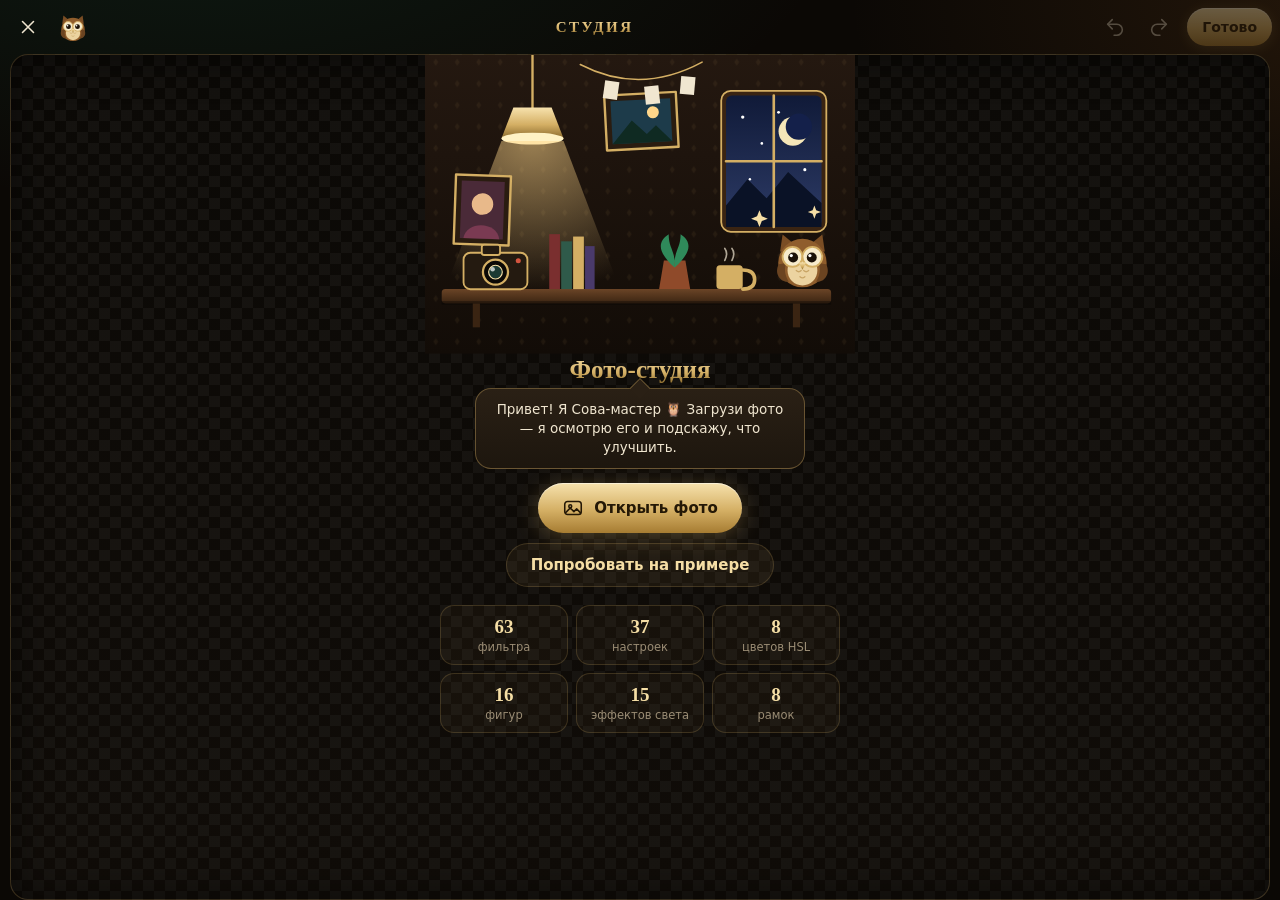
==== studio/index.html @ 29e36c1e "Add files via upload" ====
<!doctype html>
<html lang="ru">
<head>
<meta charset="utf-8">
<meta name="viewport" content="width=device-width, initial-scale=1, maximum-scale=1, user-scalable=no, viewport-fit=cover">
<title>Студия</title>
<meta name="theme-color" content="#0b0805">
<link rel="stylesheet" href="style.css">
</head>
<body class="noimg">

<!-- спрайты: сова-помощник -->
<svg width="0" height="0" style="position:absolute" aria-hidden="true">
  <defs>
    <linearGradient id="gold" x1="0" y1="0" x2="0" y2="1"><stop offset="0" stop-color="#f7e2ad"/><stop offset=".55" stop-color="#d4af64"/><stop offset="1" stop-color="#8a6a2c"/></linearGradient>
    <symbol id="owl" viewBox="0 0 100 100">
      <path d="M18 12 L40 30 L14 40Z" fill="#7a4d24"/><path d="M82 12 L60 30 L86 40Z" fill="#7a4d24"/>
      <ellipse cx="50" cy="58" rx="39" ry="39" fill="#8f5d2c"/>
      <path d="M12 60 C4 74 14 90 28 88 C22 78 20 68 24 58Z" fill="#6b4421"/><path d="M88 60 C96 74 86 90 72 88 C78 78 80 68 76 58Z" fill="#6b4421"/>
      <ellipse cx="50" cy="70" rx="24" ry="24" fill="#ecd3a0"/>
      <g fill="none" stroke="#c9a566" stroke-width="2" stroke-linecap="round"><path d="M40 70q4 4 8 0M52 70q4 4 8 0M46 80q4 4 8 0"/></g>
      <circle cx="34" cy="48" r="16" fill="#f7ebcb" stroke="#d4af64" stroke-width="3"/><circle cx="66" cy="48" r="16" fill="#f7ebcb" stroke="#d4af64" stroke-width="3"/>
      <g class="eye"><circle cx="35" cy="49" r="8" fill="#1b1108"/><circle cx="32" cy="46" r="2.6" fill="#fff"/></g>
      <g class="eye"><circle cx="65" cy="49" r="8" fill="#1b1108"/><circle cx="62" cy="46" r="2.6" fill="#fff"/></g>
      <path d="M44 57 L56 57 L50 69Z" fill="url(#gold)"/>
    </symbol>
    <symbol id="camera" viewBox="0 0 60 44">
      <rect x="2" y="10" width="56" height="32" rx="6" fill="#241a10" stroke="#d4af64" stroke-width="1.6"/>
      <rect x="18" y="3" width="16" height="9" rx="2" fill="#241a10" stroke="#d4af64" stroke-width="1.6"/>
      <circle cx="30" cy="27" r="11" fill="#0b0805" stroke="#d4af64" stroke-width="2"/><circle cx="30" cy="27" r="6" fill="#1c3a33" stroke="#f5dea5" stroke-width="1"/><circle cx="27.5" cy="24.5" r="2" fill="#fff" opacity=".7"/>
      <circle cx="50" cy="17" r="2.2" fill="#d4543f"/>
    </symbol>
  </defs>
</svg>

<div class="top">
  <button class="ib" id="bClose" aria-label="Закрыть"><svg viewBox="0 0 24 24"><path d="M6 6l12 12M18 6L6 18"/></svg></button>
  <button class="owlb" id="bOwl" aria-label="Помощник"><svg viewBox="0 0 100 100"><use href="#owl"/></svg><span class="dot" id="owlDot" style="display:none"></span></button>
  <div class="title">СТУДИЯ</div>
  <button class="ib" id="bUndo" aria-label="Отменить" disabled><svg viewBox="0 0 24 24"><path d="M9 14L4 9l5-5"/><path d="M4 9h10a6 6 0 010 12h-3"/></svg></button>
  <button class="ib" id="bRedo" aria-label="Повторить" disabled><svg viewBox="0 0 24 24"><path d="M15 14l5-5-5-5"/><path d="M20 9H10a6 6 0 000 12h3"/></svg></button>
  <button class="export" id="bExport" disabled>Готово</button>
</div>

<div class="stage" id="stage">
  <div class="cv" id="cv" style="display:none">
    <canvas id="gl"></canvas><canvas id="ov"></canvas>
    <div class="crop" id="crop"><i class="tl" data-c="tl"></i><i class="tr" data-c="tr"></i><i class="bl" data-c="bl"></i><i class="br" data-c="br"></i></div>
  </div>

  <!-- «мастерская» — стартовый экран -->
  <div class="room" id="empty">
    <svg class="scene" viewBox="0 0 360 250" aria-hidden="true">
      <defs>
        <linearGradient id="wall" x1="0" y1="0" x2="0" y2="1"><stop offset="0" stop-color="#241810"/><stop offset="1" stop-color="#120c07"/></linearGradient>
        <pattern id="paper" width="18" height="18" patternUnits="userSpaceOnUse"><path d="M9 3 l2 3 -2 3 -2 -3z" fill="#d4af64" opacity=".07"/></pattern>
        <radialGradient id="glow" cx=".5" cy="0" r=".9"><stop offset="0" stop-color="#ffd68a" stop-opacity=".55"/><stop offset="1" stop-color="#ffd68a" stop-opacity="0"/></radialGradient>
        <linearGradient id="night" x1="0" y1="0" x2="0" y2="1"><stop offset="0" stop-color="#101a38"/><stop offset="1" stop-color="#2d3b66"/></linearGradient>
        <linearGradient id="woodg" x1="0" y1="0" x2="0" y2="1"><stop offset="0" stop-color="#6a4426"/><stop offset="1" stop-color="#3a2412"/></linearGradient>
      </defs>
      <rect width="360" height="250" fill="url(#wall)"/><rect width="360" height="250" fill="url(#paper)"/>
      <!-- окно с ночным небом -->
      <g transform="translate(252 34)">
        <rect x="-4" y="-4" width="88" height="118" rx="8" fill="#3a2412" stroke="#d4af64" stroke-width="1.5"/>
        <rect width="80" height="110" rx="5" fill="url(#night)"/>
        <circle cx="56" cy="30" r="12" fill="#f5e6b8"/><circle cx="61" cy="26" r="11" fill="#14204a"/>
        <g fill="#fff"><circle class="sparkle" cx="14" cy="18" r="1.4"/><circle class="sparkle" cx="30" cy="40" r="1.1"/><circle class="sparkle" cx="66" cy="62" r="1.3"/><circle class="sparkle" cx="20" cy="70" r="1"/><circle class="sparkle" cx="44" cy="14" r="1.2"/></g>
        <path d="M0 92 L18 70 L34 86 L52 64 L80 90 L80 110 L0 110Z" fill="#0a1226"/>
        <path d="M40 0 V110 M0 55 H80" stroke="#d4af64" stroke-width="2.2"/>
      </g>
      <!-- лампа -->
      <g class="lamp"><line x1="90" y1="0" x2="90" y2="44" stroke="#d4af64" stroke-width="2"/>
        <path d="M64 70 L74 44 H106 L116 70Z" fill="url(#gold)"/><ellipse cx="90" cy="70" rx="26" ry="5" fill="#fff2c4"/></g>
      <path class="lampglow" d="M64 72 L116 72 L170 214 L10 214Z" fill="url(#glow)"/>
      <!-- рамки на стене -->
      <g transform="translate(150 34) rotate(-3)"><rect width="60" height="46" fill="#2a1c10" stroke="#d4af64" stroke-width="2"/><rect x="5" y="5" width="50" height="36" fill="#1d3b4a"/><circle cx="40" cy="16" r="5" fill="#ffd68a"/><path d="M5 41 L22 22 L34 34 L42 27 L55 41Z" fill="#0f2a22"/></g>
      <g transform="translate(26 100) rotate(2)"><rect width="46" height="58" fill="#2a1c10" stroke="#d4af64" stroke-width="2"/><rect x="5" y="5" width="36" height="48" fill="#4a2a38"/><circle cx="23" cy="24" r="9" fill="#e8b98a"/><path d="M8 53 C10 38 36 38 38 53Z" fill="#7a3a52"/></g>
      <!-- гирлянда с фото -->
      <path d="M130 8 Q180 34 232 6" stroke="#d4af64" stroke-width="1.3" fill="none"/>
      <g><rect x="150" y="22" width="12" height="15" fill="#f0e6d0" transform="rotate(8 156 28)"/><rect x="184" y="26" width="12" height="15" fill="#f0e6d0" transform="rotate(-6 190 32)"/><rect x="214" y="18" width="12" height="15" fill="#f0e6d0" transform="rotate(5 220 24)"/></g>
      <!-- полка -->
      <rect x="14" y="196" width="326" height="12" rx="3" fill="url(#woodg)"/><rect x="14" y="206" width="326" height="3" fill="#000" opacity=".35"/>
      <rect x="40" y="208" width="6" height="20" fill="#3a2412"/><rect x="308" y="208" width="6" height="20" fill="#3a2412"/>
      <!-- предметы -->
      <use href="#camera" x="30" y="156" width="58" height="42"/>
      <g transform="translate(104 150)"><rect width="9" height="46" fill="#7a2f2f"/><rect x="10" y="6" width="9" height="40" fill="#2f5a4a"/><rect x="20" y="2" width="9" height="44" fill="#d4af64"/><rect x="30" y="10" width="8" height="36" fill="#4a3a6b"/></g>
      <g transform="translate(196 168)"><path d="M0 28 H26 L22 4 H4Z" fill="#8f4a2a"/><path d="M13 6 C2 -4 -4 -14 8 -22 C8 -10 14 -8 13 6Z M13 6 C24 -4 30 -14 18 -22 C18 -10 12 -8 13 6Z" fill="#2f8a5a" transform="translate(0 4)"/></g>
      <g transform="translate(244 176)"><rect width="22" height="20" rx="3" fill="#d4af64"/><path d="M22 4 q10 0 10 8 q0 8 -10 8" fill="none" stroke="#d4af64" stroke-width="3"/><path class="sparkle" d="M7 -4 q3 -6 0 -10 M13 -4 q3 -6 0 -10" stroke="#f0e6d0" stroke-width="1.4" fill="none" opacity=".7"/></g>
      <!-- сова-мастер -->
      <g class="owl"><use href="#owl" x="290" y="144" width="52" height="52"/></g>
      <path class="sparkle" d="M280 130 l2 5 5 2 -5 2 -2 5 -2 -5 -5 -2 5 -2z" fill="#f5dea5"/>
      <path class="sparkle" d="M326 126 l1.5 4 4 1.5 -4 1.5 -1.5 4 -1.5 -4 -4 -1.5 4 -1.5z" fill="#f5dea5"/>
    </svg>
    <h1>Фото-студия</h1>
    <div class="bubble" id="greet">Привет! Я Сова-мастер 🦉 Загрузи фото — я осмотрю его и подскажу, что улучшить.</div>
    <button class="btn gold" id="bOpen"><svg viewBox="0 0 24 24"><rect x="3" y="5" width="18" height="14" rx="3"/><circle cx="9" cy="10" r="1.6"/><path d="M4 17l5-5 4 4 3-3 4 4"/></svg>Открыть фото</button>
    <button class="btn ghost" id="bSample" style="margin-top:10px;height:44px">Попробовать на примере</button>
    <div class="feats">
      <div class="feat"><b>63</b>фильтра</div><div class="feat"><b>37</b>настроек</div><div class="feat"><b>8</b>цветов HSL</div>
      <div class="feat"><b>16</b>фигур</div><div class="feat"><b>15</b>эффектов света</div><div class="feat"><b>8</b>рамок</div>
    </div>
  </div>

  <div class="hint" id="hint">Оригинал</div>
  <button class="cmp" id="bCmp" style="display:none"><svg viewBox="0 0 24 24"><path d="M2 12s4-7 10-7 10 7 10 7-4 7-10 7S2 12 2 12z"/><circle cx="12" cy="12" r="3"/></svg>Оригинал</button>
  <div class="load" id="load">ЗАГРУЗКА…</div>
</div>

<div class="dock">
  <div class="tipbar" id="tipbar"><svg viewBox="0 0 100 100"><use href="#owl"/></svg><span id="tipText"></span><button id="tipX" aria-label="Скрыть подсказки">✕</button></div>

  <div class="panel" id="p-filters">
    <div class="row tight" id="fcat"></div>
    <div class="row" id="fltRow"></div>
    <div class="sl"><div class="lab"><span>Сила фильтра</span><b id="fiV">100</b></div><input type="range" id="fInt" min="0" max="100" value="100"></div>
  </div>

  <div class="panel" id="p-adjust">
    <div class="row tight" id="agrp"></div>
    <div class="row tight" id="adjRow"></div>
    <div class="sl"><div class="lab"><span id="aName">Экспозиция</span><span><b id="aVal">0</b><a id="aReset">сброс</a></span></div><input type="range" id="aSl" min="-100" max="100" value="0"></div>
  </div>

  <div class="panel" id="p-hsl">
    <div class="note">Выбери цвет и меняй только его: тон, насыщенность и яркость.</div>
    <div class="hslc" id="hslC"></div>
    <div class="sl"><div class="lab"><span>Тон</span><b id="hhV">0</b></div><input type="range" id="hH" min="-100" max="100" value="0"></div>
    <div class="sl"><div class="lab"><span>Насыщенность</span><b id="hsV">0</b></div><input type="range" id="hS" min="-100" max="100" value="0"></div>
    <div class="sl"><div class="lab"><span>Яркость</span><span><b id="hlV">0</b><a id="hReset">сброс</a></span></div><input type="range" id="hL" min="-100" max="100" value="0"></div>
  </div>

  <div class="panel" id="p-crop">
    <div class="row tight" id="aspRow"></div>
    <div class="tools">
      <button class="tb" id="rotL"><svg viewBox="0 0 24 24"><path d="M3 9a9 9 0 119 12"/><path d="M3 4v5h5"/></svg>90°</button>
      <button class="tb" id="rotR"><svg viewBox="0 0 24 24"><path d="M21 9a9 9 0 10-9 12"/><path d="M21 4v5h-5"/></svg>90°</button>
      <button class="tb" id="flipH"><svg viewBox="0 0 24 24"><path d="M12 3v18M8 7L3 12l5 5V7zM16 7l5 5-5 5V7z"/></svg>Зеркало</button>
      <button class="tb" id="flipV"><svg viewBox="0 0 24 24"><path d="M3 12h18M7 8l5-5 5 5H7zM7 16l5 5 5-5H7z"/></svg>Вверх ногами</button>
      <button class="tb" id="cropReset">Сбросить кадр</button>
    </div>
    <div class="sl" style="margin-top:0"><div class="lab"><span>Выровнять горизонт</span><span><b id="stV">0°</b><a id="stReset">сброс</a></span></div><input type="range" id="stSl" min="-45" max="45" step="0.5" value="0"></div>
  </div>

  <div class="panel" id="p-fx">
    <div class="note">Нажми на эффект — он ляжет поверх фото. Можно добавить несколько.</div>
    <div class="row" id="fxRow"></div>
    <div class="sl"><div class="lab"><span id="fxName">Прозрачность</span><span><b id="fxV">70</b><a id="fxDel">убрать</a></span></div><input type="range" id="fxOp" min="5" max="100" value="70"></div>
  </div>

  <div class="panel" id="p-text">
    <div class="tools"><button class="tb on" id="tAdd"><svg viewBox="0 0 24 24"><path d="M12 5v14M5 12h14"/></svg>Текст</button>
      <button class="tb" id="tEdit">Изменить</button><button class="tb" id="tBold"><b>B</b></button><button class="tb" id="tItal"><i>I</i></button>
      <button class="tb" id="tAlign">≡</button>
      <button class="tb" id="tStroke">Контур</button><button class="tb" id="tBg">Плашка</button><button class="tb" id="tShadow">Тень</button><button class="tb" id="tNeon">Неон</button><button class="tb" id="tGrad">Градиент</button></div>
    <div class="row tight" id="tPre"></div>
    <div class="row tight" id="fontRow"></div>
    <div class="row" id="colRow"></div>
    <div class="sl"><div class="lab"><span>Размер</span><b id="tsV">10</b></div><input type="range" id="tSize" min="2" max="60" value="10"></div>
    <div class="sl"><div class="lab"><span>Межбуквенный интервал</span><b id="tkV">0</b></div><input type="range" id="tKern" min="-5" max="40" value="0"></div>
    <div class="lbar" data-bar></div>
  </div>

  <div class="panel" id="p-shape">
    <div class="row" id="shpRow"></div>
    <div class="row" id="shpCol"></div>
    <div class="tools"><button class="tb on" id="shFill">Заливка</button><button class="tb" id="shStroke">Контур</button></div>
    <div class="sl"><div class="lab"><span>Размер</span><b id="shV">30</b></div><input type="range" id="shSize" min="3" max="100" value="30"></div>
    <div class="lbar" data-bar></div>
  </div>

  <div class="panel" id="p-stick">
    <div class="row tight" id="emcat"></div>
    <div class="emg" id="emg"></div>
    <div class="tools"><button class="tb" id="addPhoto"><svg viewBox="0 0 24 24"><rect x="3" y="5" width="18" height="14" rx="3"/><path d="M4 17l5-5 4 4 3-3 4 4"/></svg>Добавить своё фото</button></div>
    <div class="lbar" data-bar></div>
  </div>

  <div class="panel" id="p-draw">
    <div class="tools"><button class="tb on" id="dBrush">Кисть</button><button class="tb" id="dNeon">Неон</button><button class="tb" id="dMark">Маркер</button><button class="tb" id="dEr">Ластик</button><button class="tb" id="dClear">Очистить</button></div>
    <div class="row" id="dCol"></div>
    <div class="sl"><div class="lab"><span>Толщина</span><b id="dwV">8</b></div><input type="range" id="dSize" min="1" max="60" value="8"></div>
  </div>

  <div class="panel" id="p-frame">
    <div class="row" id="frRow"></div>
    <div class="row" id="frCol"></div>
    <div class="sl"><div class="lab"><span>Толщина рамки</span><b id="frV">4</b></div><input type="range" id="frSize" min="1" max="20" value="4"></div>
  </div>

  <div class="panel" id="p-auto">
    <div class="tools">
      <button class="tb on" id="aAuto">🪄 Авто-улучшение</button><button class="tb" id="aLight">☀️ Авто-свет</button><button class="tb" id="aColor">🌈 Авто-цвет</button><button class="tb danger" id="aAll">Сбросить всё</button>
    </div>
    <div id="sugList"></div>
  </div>

  <div class="tabs" id="tabs">
    <button class="tab on" data-t="filters"><svg viewBox="0 0 24 24"><circle cx="9" cy="9" r="5"/><circle cx="15.5" cy="9" r="5"/><circle cx="12.2" cy="15" r="5"/></svg>Фильтры</button>
    <button class="tab" data-t="adjust"><svg viewBox="0 0 24 24"><path d="M4 7h9M17 7h3M4 17h3M11 17h9M4 12h16"/><circle cx="15" cy="7" r="2"/><circle cx="9" cy="17" r="2"/></svg>Правка</button>
    <button class="tab" data-t="hsl"><svg viewBox="0 0 24 24"><circle cx="12" cy="12" r="9"/><path d="M12 3v9l6 6M12 12L6 18"/></svg>Цвета</button>
    <button class="tab" data-t="crop"><svg viewBox="0 0 24 24"><path d="M6 2v14a2 2 0 002 2h14M2 6h14a2 2 0 012 2v14"/></svg>Кадр</button>
    <button class="tab" data-t="fx"><svg viewBox="0 0 24 24"><path d="M12 3l1.8 5.2L19 10l-5.2 1.8L12 17l-1.8-5.2L5 10l5.2-1.8zM19 16l.8 2.2L22 19l-2.2.8L19 22l-.8-2.2L16 19l2.2-.8z"/></svg>Эффекты</button>
    <button class="tab" data-t="text"><svg viewBox="0 0 24 24"><path d="M5 6V4h14v2M12 4v16M9 20h6"/></svg>Текст</button>
    <button class="tab" data-t="shape"><svg viewBox="0 0 24 24"><rect x="3" y="3" width="10" height="10" rx="2"/><circle cx="16" cy="16" r="5"/></svg>Фигуры</button>
    <button class="tab" data-t="stick"><svg viewBox="0 0 24 24"><circle cx="12" cy="12" r="9"/><path d="M8 14a4.5 4.5 0 008 0M9 9.5h.01M15 9.5h.01"/></svg>Стикеры</button>
    <button class="tab" data-t="draw"><svg viewBox="0 0 24 24"><path d="M4 20l1-4L16 5a2.1 2.1 0 013 3L8 19l-4 1z"/><path d="M14 7l3 3"/></svg>Рисунок</button>
    <button class="tab" data-t="frame"><svg viewBox="0 0 24 24"><rect x="3" y="3" width="18" height="18" rx="2"/><rect x="7" y="7" width="10" height="10" rx="1"/></svg>Рамки</button>
    <button class="tab" data-t="auto"><svg viewBox="0 0 24 24"><path d="M5 19L19 5M14 5h5v5M7 4v3M5.5 5.5h3M17 17v3M15.5 18.5h3"/></svg>Авто</button>
  </div>
</div>

<div class="modal" id="mText"><div class="sheet"><h3>Текст</h3><textarea id="txIn" placeholder="Введи текст…"></textarea>
  <div class="rowb"><button class="btn ghost" id="txCancel">Отмена</button><button class="btn gold" id="txOk">Готово</button></div></div></div>

<div class="modal" id="mOwl"><div class="sheet"><h3><svg viewBox="0 0 100 100" style="width:38px;height:38px;stroke:none"><use href="#owl"/></svg>Сова-мастер</h3>
  <div class="bubble" id="owlSay" style="max-width:none;margin:0 0 12px">…</div>
  <div id="owlSug"></div>
  <div class="note" style="margin-top:8px"><b style="color:var(--gold2)">Как пользоваться:</b><br>
  • Внизу — инструменты, листай вбок.<br>• Зажми кнопку «Оригинал» — увидишь фото до правок.<br>• Слои (текст, стикеры, фигуры): тяни пальцем, двумя пальцами — размер и поворот.<br>• Двойной тап по ползунку или «сброс» вернёт значение.<br>• Кнопка «Готово» сохранит результат.</div>
  <div class="rowb"><button class="btn ghost" id="owlTour">Показать тур</button><button class="btn gold" id="owlClose">Понятно</button></div></div></div>

<div class="modal" id="mExp"><div class="sheet"><h3>Сохранить фото</h3>
  <img class="prev" id="expImg" alt="">
  <div class="seg" id="segFmt"><button data-f="jpg" class="on">JPG</button><button data-f="png">PNG</button><button data-f="webp">WEBP</button></div>
  <div class="seg" id="segSz"><button data-s="4096" class="on">Макс.</button><button data-s="2048">2048</button><button data-s="1080">1080</button></div>
  <div class="note" id="expNote">Нажми и удерживай картинку — Telegram предложит сохранить её в галерею.</div>
  <div class="rowb"><button class="btn ghost" id="expShare">Поделиться</button><button class="btn gold" id="expSave">Скачать</button></div>
  <div class="rowb" style="margin-top:10px"><button class="btn ghost" id="expClose">Закрыть</button></div></div></div>

<div class="tour" id="tour"><svg viewBox="0 0 100 100"><use href="#owl"/></svg><h2 id="tourH"></h2><p id="tourP"></p><div class="dots" id="tourDots"></div>
  <button class="btn gold" id="tourNext">Дальше</button></div>
<div class="toast" id="toast"></div>
<input type="file" id="file" accept="image/*" hidden><input type="file" id="file2" accept="image/*" hidden>

<script src="https://telegram.org/js/telegram-web-app.js" onerror="void 0"></script>
<script src="app.js"></script>
</body>
</html>
---- studio/style.css ----
:root{
  --bg:#0b0805; --bg2:#14100b; --panel:#17120d; --panel2:#201810; --line:rgba(212,175,100,.2); --line2:rgba(212,175,100,.38);
  --gold:#d4af64; --gold2:#f5dea5; --goldd:#8a6a2c; --cream:#f0e6d0; --mute:#9a8c74; --emerald:#1a8c6a; --red:#d4543f;
  --wood:#3a2412; --wood2:#52341b;
}
*{box-sizing:border-box;-webkit-tap-highlight-color:transparent;user-select:none;-webkit-user-select:none}
html,body{margin:0;height:100%;background:var(--bg);color:var(--cream);font-family:-apple-system,"Segoe UI",Roboto,system-ui,sans-serif;overflow:hidden;overscroll-behavior:none}
body{display:flex;flex-direction:column;height:100dvh;padding-top:env(safe-area-inset-top);
  background:radial-gradient(1100px 520px at 15% -12%,rgba(26,140,106,.14),transparent 60%),radial-gradient(900px 520px at 105% 0,rgba(150,90,34,.18),transparent 55%),var(--bg)}
button{font:inherit;color:inherit;background:none;border:0;padding:0;cursor:pointer}
svg{width:22px;height:22px;stroke:currentColor;fill:none;stroke-width:1.7;stroke-linecap:round;stroke-linejoin:round;flex:none}

/* верхняя панель */
.top{display:flex;align-items:center;gap:4px;height:54px;padding:0 8px;flex:none}
.ib{width:40px;height:42px;border-radius:12px;display:grid;place-items:center;color:var(--cream);transition:.15s;position:relative}
.ib:active{background:rgba(212,175,100,.15);transform:scale(.94)}
.ib[disabled]{opacity:.28;pointer-events:none}
.title{flex:1;text-align:center;font-family:Georgia,"Times New Roman",serif;font-weight:700;letter-spacing:.16em;font-size:15px;
  background:linear-gradient(180deg,var(--gold2),var(--gold) 55%,var(--goldd));-webkit-background-clip:text;background-clip:text;color:transparent}
.export{height:38px;padding:0 15px;border-radius:19px;font-weight:700;font-size:14px;color:#241806;margin-left:4px;
  background:linear-gradient(180deg,#f7e2ad,#d4af64 55%,#a67c32);box-shadow:0 2px 14px rgba(212,175,100,.28),inset 0 1px 0 rgba(255,255,255,.5)}
.export:active{transform:scale(.96)}.export[disabled]{opacity:.35;pointer-events:none}
.owlb{width:42px;height:42px;border-radius:12px;display:grid;place-items:center;position:relative}
.owlb svg{width:30px;height:30px;stroke:none}
.owlb .dot{position:absolute;right:5px;top:6px;width:9px;height:9px;border-radius:50%;background:var(--gold2);box-shadow:0 0 8px var(--gold);animation:pulse 1.6s infinite}
@keyframes pulse{50%{transform:scale(1.35);opacity:.6}}

/* сцена */
.stage{flex:1;min-height:0;position:relative;display:grid;place-items:center;margin:0 10px;border-radius:18px;overflow:hidden;
  background:repeating-conic-gradient(rgba(255,255,255,.035) 0 25%,transparent 0 50%) 0 0/22px 22px,linear-gradient(180deg,#0b0906,#100c08);
  border:1px solid var(--line);box-shadow:inset 0 0 40px rgba(0,0,0,.55)}
.cv{position:relative;box-shadow:0 12px 40px rgba(0,0,0,.6)}
.cv canvas{position:absolute;inset:0;width:100%;height:100%;display:block}
#ov{touch-action:none}
.crop{position:absolute;display:none;border:2px solid var(--gold2);box-shadow:0 0 0 9999px rgba(8,6,4,.62);touch-action:none;
  background:linear-gradient(rgba(240,230,208,.35),rgba(240,230,208,.35)) 33.33% 0/1px 100% no-repeat,linear-gradient(rgba(240,230,208,.35),rgba(240,230,208,.35)) 66.66% 0/1px 100% no-repeat,
  linear-gradient(rgba(240,230,208,.35),rgba(240,230,208,.35)) 0 33.33%/100% 1px no-repeat,linear-gradient(rgba(240,230,208,.35),rgba(240,230,208,.35)) 0 66.66%/100% 1px no-repeat}
.crop i{position:absolute;width:32px;height:32px;margin:-16px;touch-action:none}
.crop i::after{content:"";position:absolute;inset:9px;border-radius:50%;background:var(--gold2);box-shadow:0 0 0 3px rgba(12,10,7,.6)}
.crop i.tl{left:0;top:0}.crop i.tr{left:100%;top:0}.crop i.bl{left:0;top:100%}.crop i.br{left:100%;top:100%}
.hint{position:absolute;left:10px;top:10px;padding:5px 10px;border-radius:10px;font-size:12px;color:var(--gold2);background:rgba(12,10,7,.72);border:1px solid var(--line);pointer-events:none;opacity:0;transition:.2s}
.hint.on{opacity:1}
.cmp{position:absolute;right:10px;bottom:10px;height:38px;padding:0 14px;border-radius:19px;display:flex;align-items:center;gap:7px;font-size:13px;font-weight:600;
  background:rgba(12,10,7,.75);border:1px solid var(--line);color:var(--gold2);backdrop-filter:blur(6px);touch-action:none}
.cmp svg{width:18px;height:18px}
.load{position:absolute;inset:0;display:none;place-items:center;background:rgba(10,8,5,.6);z-index:5;color:var(--gold2);font-family:Georgia,serif;letter-spacing:.1em}
.load.on{display:grid}

/* МАСТЕРСКАЯ (стартовый экран) */
.room{position:absolute;inset:0;overflow-y:auto;overflow-x:hidden;-webkit-overflow-scrolling:touch;display:flex;flex-direction:column;align-items:center;padding-bottom:18px}
.room svg.scene{width:100%;max-width:430px;height:auto;flex:none;stroke:none;display:block}
.room h1{margin:2px 0 4px;font-family:Georgia,serif;font-size:25px;text-align:center;background:linear-gradient(180deg,var(--gold2),var(--gold) 60%,var(--goldd));-webkit-background-clip:text;background-clip:text;color:transparent}
.room p{margin:0 24px 14px;color:var(--mute);font-size:13.5px;line-height:1.45;text-align:center;max-width:320px}
.bubble{position:relative;margin:0 18px 14px;padding:11px 15px;border-radius:16px;background:linear-gradient(180deg,#2a2015,#1d160e);border:1px solid var(--line2);font-size:13.5px;line-height:1.42;color:var(--cream);max-width:330px;text-align:center}
.bubble::before{content:"";position:absolute;left:50%;top:-8px;width:14px;height:14px;background:#2a2015;border-left:1px solid var(--line2);border-top:1px solid var(--line2);transform:translateX(-50%) rotate(45deg)}
.btn{height:50px;padding:0 24px;border-radius:25px;font-weight:700;font-size:15px;display:inline-flex;align-items:center;gap:10px;justify-content:center}
.btn.gold{color:#241806;background:linear-gradient(180deg,#f7e2ad,#d4af64 55%,#a67c32);box-shadow:0 4px 22px rgba(212,175,100,.3),inset 0 1px 0 rgba(255,255,255,.5)}
.btn.ghost{border:1px solid var(--line);background:rgba(212,175,100,.07);color:var(--gold2)}
.btn:active{transform:scale(.97)}
.feats{display:grid;grid-template-columns:repeat(3,1fr);gap:8px;margin:18px 14px 0;width:calc(100% - 28px);max-width:400px}
.feat{border:1px solid var(--line);border-radius:14px;padding:10px 6px;text-align:center;font-size:11.5px;color:var(--mute);background:rgba(212,175,100,.04)}
.feat b{display:block;font-family:Georgia,serif;font-size:19px;color:var(--gold2);margin-bottom:2px}
.sparkle{animation:tw 2.4s infinite ease-in-out}.sparkle:nth-child(2n){animation-delay:.7s}.sparkle:nth-child(3n){animation-delay:1.3s}
@keyframes tw{0%,100%{opacity:.25}50%{opacity:1}}
.lampglow{animation:flick 5s infinite ease-in-out;transform-origin:50% 0}
@keyframes flick{0%,100%{opacity:.9}45%{opacity:1}50%{opacity:.78}55%{opacity:1}}
.lamp{animation:sway 6s infinite ease-in-out;transform-origin:90px 0}
@keyframes sway{0%,100%{transform:rotate(-1.4deg)}50%{transform:rotate(1.4deg)}}
.eye{animation:blink 5s infinite;transform-box:fill-box;transform-origin:center}
@keyframes blink{0%,94%,100%{transform:scaleY(1)}97%{transform:scaleY(.08)}}
.owl{animation:bob 3.4s infinite ease-in-out;transform-box:fill-box;transform-origin:50% 100%}
@keyframes bob{50%{transform:translateY(-2px)}}
.noimg .dock{display:none}

/* нижняя панель */
.dock{flex:none;padding:6px 0 calc(6px + env(safe-area-inset-bottom));background:linear-gradient(180deg,transparent,rgba(0,0,0,.4))}
.tipbar{display:flex;align-items:center;gap:8px;margin:2px 12px 4px;padding:5px 8px 5px 6px;border-radius:14px;background:rgba(212,175,100,.07);border:1px solid var(--line);font-size:12.5px;color:var(--cream);min-height:38px}
.tipbar svg{width:26px;height:26px;stroke:none}
.tipbar span{flex:1;line-height:1.3}
.tipbar button{color:var(--mute);width:26px;height:26px}
.tipbar.off{display:none}
.panel{height:216px;padding:0 14px;display:none;overflow-y:auto;overflow-x:hidden;scrollbar-width:none}
.panel::-webkit-scrollbar{display:none}
.panel.on{display:block}
.tabs{display:flex;gap:1px;overflow-x:auto;padding:5px 8px 0;scrollbar-width:none;border-top:1px solid var(--line);margin-top:4px}
.tabs::-webkit-scrollbar,.row::-webkit-scrollbar,.tools::-webkit-scrollbar,.emg::-webkit-scrollbar{display:none}
.tab{flex:1 0 auto;min-width:64px;height:54px;border-radius:14px;display:flex;flex-direction:column;align-items:center;justify-content:center;gap:3px;font-size:10.5px;color:var(--mute);position:relative;transition:.15s}
.tab.on{color:var(--gold2)}
.tab.on::after{content:"";position:absolute;bottom:1px;width:22px;height:3px;border-radius:2px;background:linear-gradient(90deg,var(--goldd),var(--gold2),var(--goldd));box-shadow:0 0 10px var(--gold)}
.tab:active{background:rgba(212,175,100,.1)}
.row{display:flex;gap:10px;overflow-x:auto;scrollbar-width:none;padding:2px 0 6px;-webkit-overflow-scrolling:touch}
.row.tight{gap:7px}

/* фильтры */
.flt{flex:none;width:72px;display:flex;flex-direction:column;align-items:center;gap:5px;font-size:10.5px;color:var(--mute);text-align:center}
.flt canvas{width:72px;height:72px;border-radius:12px;border:2px solid transparent;background:#000}
.flt.on{color:var(--gold2)}.flt.on canvas{border-color:var(--gold);box-shadow:0 0 14px rgba(212,175,100,.4)}

/* ползунки */
.sl{margin-top:4px}
.sl .lab{display:flex;justify-content:space-between;align-items:center;font-size:13px;margin-bottom:2px;color:var(--cream)}
.sl .lab b{color:var(--gold2);font-variant-numeric:tabular-nums;min-width:40px;text-align:right}
.sl .lab a{color:var(--mute);font-size:12px;text-decoration:underline;margin-left:10px;cursor:pointer}
input[type=range]{-webkit-appearance:none;appearance:none;width:100%;height:30px;background:transparent;margin:0;touch-action:pan-y}
input[type=range]::-webkit-slider-runnable-track{height:4px;border-radius:2px;background:linear-gradient(90deg,var(--goldd) var(--p,50%),#3a2f22 var(--p,50%))}
input[type=range]::-moz-range-track{height:4px;border-radius:2px;background:#3a2f22}
input[type=range]::-moz-range-progress{height:4px;border-radius:2px;background:var(--goldd)}
input[type=range]::-webkit-slider-thumb{-webkit-appearance:none;width:26px;height:26px;border-radius:50%;margin-top:-11px;background:radial-gradient(circle at 35% 30%,#fff1c8,var(--gold) 60%,var(--goldd));box-shadow:0 2px 8px rgba(0,0,0,.6);border:0}
input[type=range]::-moz-range-thumb{width:26px;height:26px;border-radius:50%;background:var(--gold);border:0}
.pill{flex:none;height:34px;padding:0 13px;border-radius:17px;border:1px solid var(--line);font-size:12.5px;color:var(--cream);display:flex;align-items:center;gap:7px;white-space:nowrap;transition:.15s}
.pill.on{background:linear-gradient(180deg,rgba(245,222,165,.22),rgba(212,175,100,.12));border-color:var(--gold);color:var(--gold2)}
.pill i{width:6px;height:6px;border-radius:50%;background:var(--gold);display:none}
.pill.chg i{display:block}
.pill:active{transform:scale(.96)}
.pill.grp{background:rgba(212,175,100,.06)}
.tools{display:flex;gap:8px;margin-top:2px;align-items:center;overflow-x:auto;scrollbar-width:none;padding-bottom:4px}
.tb{flex:none;height:38px;padding:0 12px;border-radius:12px;border:1px solid var(--line);display:flex;align-items:center;gap:6px;font-size:12.5px;color:var(--cream);background:rgba(212,175,100,.05);white-space:nowrap}
.tb.on{border-color:var(--gold);color:var(--gold2);background:rgba(212,175,100,.16)}
.tb:active{transform:scale(.96)}.tb.danger{color:#ff9d8c;border-color:rgba(212,84,63,.4)}
.tb svg{width:18px;height:18px}
.sw{flex:none;width:30px;height:30px;border-radius:50%;border:2px solid rgba(255,255,255,.22);box-shadow:0 1px 5px rgba(0,0,0,.5)}
.sw.on{border-color:var(--gold2);transform:scale(1.14);box-shadow:0 0 0 2px var(--bg),0 0 0 4px var(--gold)}
.em{flex:none;width:50px;height:50px;border-radius:14px;font-size:29px;display:grid;place-items:center;background:rgba(212,175,100,.06);border:1px solid var(--line)}
.em:active{transform:scale(.9);background:rgba(212,175,100,.2)}
.emg{display:grid;grid-auto-flow:column;grid-template-rows:repeat(2,50px);gap:8px;overflow-x:auto;scrollbar-width:none;padding-bottom:6px}
.shp{flex:none;width:54px;height:54px;border-radius:14px;display:grid;place-items:center;background:rgba(212,175,100,.06);border:1px solid var(--line)}
.shp svg{width:30px;height:30px;stroke:none;fill:var(--gold2)}
.shp:active{transform:scale(.9)}
.note{font-size:12px;color:var(--mute);padding:3px 2px 5px;line-height:1.35}
.fxt{flex:none;width:72px;display:flex;flex-direction:column;align-items:center;gap:5px;font-size:10.5px;color:var(--mute);text-align:center}
.fxt canvas{width:72px;height:72px;border-radius:12px;border:2px solid transparent;background:#000}
.fxt.on{color:var(--gold2)}.fxt.on canvas{border-color:var(--gold)}
.hslc{display:flex;gap:9px;margin:2px 0 4px;overflow-x:auto;scrollbar-width:none}
.hslc .sw{width:34px;height:34px}
.sug{display:flex;gap:10px;align-items:center;padding:10px 12px;border:1px solid var(--line);border-radius:14px;background:rgba(212,175,100,.05);margin-bottom:8px}
.sug div{flex:1;font-size:13px;line-height:1.35}.sug b{display:block;color:var(--gold2);margin-bottom:2px;font-size:13.5px}
.sug button{height:34px;padding:0 14px;border-radius:17px;font-weight:700;font-size:12.5px;color:#241806;background:linear-gradient(180deg,#f7e2ad,#d4af64 60%,#a67c32)}
.lbar{display:flex;gap:8px;align-items:center;margin-top:2px;overflow-x:auto;scrollbar-width:none;padding-bottom:2px}
.lbar .sl{flex:1;min-width:130px;margin:0}

/* модальные */
.modal{position:fixed;inset:0;background:rgba(5,4,3,.82);backdrop-filter:blur(6px);display:none;align-items:flex-end;justify-content:center;z-index:50}
.modal.on{display:flex}
.sheet{width:100%;max-width:520px;background:linear-gradient(180deg,#1d1710,#120e09);border:1px solid var(--line);border-bottom:0;border-radius:24px 24px 0 0;padding:20px 18px calc(22px + env(safe-area-inset-bottom));max-height:92dvh;overflow:auto}
.sheet h3{margin:0 0 12px;font-family:Georgia,serif;font-size:20px;color:var(--gold2);display:flex;align-items:center;gap:10px}
textarea{width:100%;border-radius:14px;border:1px solid var(--line);background:#0e0b07;color:var(--cream);font:inherit;font-size:17px;padding:12px;user-select:text;-webkit-user-select:text;height:96px;resize:none}
.rowb{display:flex;gap:10px;margin-top:14px}.rowb .btn{flex:1;height:48px}
.seg{display:flex;gap:6px;margin:6px 0 14px}.seg button{flex:1;height:40px;border-radius:12px;border:1px solid var(--line);font-size:14px;color:var(--mute)}
.seg button.on{background:rgba(212,175,100,.18);border-color:var(--gold);color:var(--gold2)}
.prev{width:100%;max-height:40dvh;object-fit:contain;border-radius:14px;background:#000;display:block;margin:0 auto 14px;-webkit-touch-callout:default;-webkit-user-select:auto;user-select:auto}
.toast{position:fixed;left:50%;top:70px;transform:translate(-50%,-20px);background:#1d1710;border:1px solid var(--gold);color:var(--gold2);padding:10px 18px;border-radius:22px;font-size:14px;opacity:0;pointer-events:none;transition:.25s;z-index:99;max-width:90vw;text-align:center}
.toast.on{opacity:1;transform:translate(-50%,0)}
.tour{position:fixed;inset:0;z-index:80;background:rgba(4,3,2,.78);display:none;flex-direction:column;align-items:center;justify-content:center;gap:16px;padding:30px;text-align:center}
.tour.on{display:flex}
.tour svg{width:96px;height:96px;stroke:none}
.tour h2{margin:0;font-family:Georgia,serif;color:var(--gold2);font-size:22px}.tour p{margin:0;color:var(--cream);line-height:1.5;max-width:300px;font-size:15px}
.dots{display:flex;gap:7px}.dots i{width:8px;height:8px;border-radius:50%;background:#4a3d2b}.dots i.on{background:var(--gold2);box-shadow:0 0 8px var(--gold)}
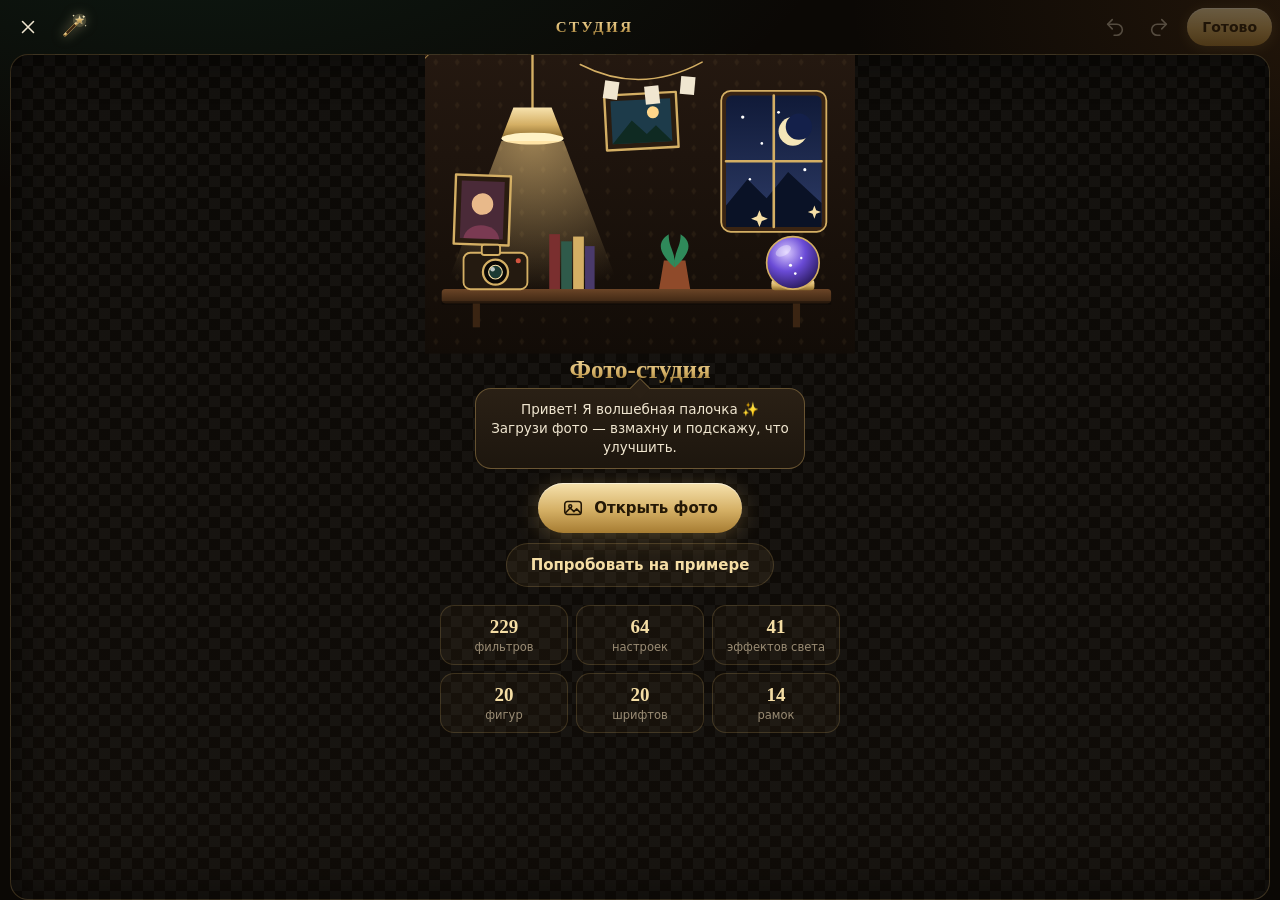
==== commit f83f76bd: "Add files via upload" ====
--- a/studio/index.html
+++ b/studio/index.html
@@ -5,37 +5,34 @@
 <meta name="viewport" content="width=device-width, initial-scale=1, maximum-scale=1, user-scalable=no, viewport-fit=cover">
 <title>Студия</title>
 <meta name="theme-color" content="#0b0805">
+<link rel="preconnect" href="https://fonts.googleapis.com"><link rel="preconnect" href="https://fonts.gstatic.com" crossorigin>
+<link href="https://fonts.googleapis.com/css2?family=Montserrat:wght@500;700;800&family=Playfair+Display:wght@700&family=Bebas+Neue&family=Pacifico&family=Lobster&family=Oswald:wght@500;700&family=Caveat:wght@600&family=Marck+Script&family=Russo+One&family=Comfortaa:wght@600&family=Philosopher:wght@700&family=Rubik+Mono+One&family=Press+Start+2P&subset=cyrillic&display=swap" rel="stylesheet">
 <link rel="stylesheet" href="style.css">
 </head>
 <body class="noimg">
 
-<!-- спрайты: сова-помощник -->
 <svg width="0" height="0" style="position:absolute" aria-hidden="true">
   <defs>
     <linearGradient id="gold" x1="0" y1="0" x2="0" y2="1"><stop offset="0" stop-color="#f7e2ad"/><stop offset=".55" stop-color="#d4af64"/><stop offset="1" stop-color="#8a6a2c"/></linearGradient>
-    <symbol id="owl" viewBox="0 0 100 100">
-      <path d="M18 12 L40 30 L14 40Z" fill="#7a4d24"/><path d="M82 12 L60 30 L86 40Z" fill="#7a4d24"/>
-      <ellipse cx="50" cy="58" rx="39" ry="39" fill="#8f5d2c"/>
-      <path d="M12 60 C4 74 14 90 28 88 C22 78 20 68 24 58Z" fill="#6b4421"/><path d="M88 60 C96 74 86 90 72 88 C78 78 80 68 76 58Z" fill="#6b4421"/>
-      <ellipse cx="50" cy="70" rx="24" ry="24" fill="#ecd3a0"/>
-      <g fill="none" stroke="#c9a566" stroke-width="2" stroke-linecap="round"><path d="M40 70q4 4 8 0M52 70q4 4 8 0M46 80q4 4 8 0"/></g>
-      <circle cx="34" cy="48" r="16" fill="#f7ebcb" stroke="#d4af64" stroke-width="3"/><circle cx="66" cy="48" r="16" fill="#f7ebcb" stroke="#d4af64" stroke-width="3"/>
-      <g class="eye"><circle cx="35" cy="49" r="8" fill="#1b1108"/><circle cx="32" cy="46" r="2.6" fill="#fff"/></g>
-      <g class="eye"><circle cx="65" cy="49" r="8" fill="#1b1108"/><circle cx="62" cy="46" r="2.6" fill="#fff"/></g>
-      <path d="M44 57 L56 57 L50 69Z" fill="url(#gold)"/>
+    <radialGradient id="orb" cx=".38" cy=".3" r=".8"><stop offset="0" stop-color="#d9c8ff"/><stop offset=".45" stop-color="#6a4bd6"/><stop offset="1" stop-color="#1d1045"/></radialGradient>
+    <symbol id="wand" viewBox="0 0 100 100">
+      <circle cx="72" cy="28" r="22" fill="#ffe9a8" opacity=".18"/>
+      <rect x="10" y="51.5" width="68" height="9" rx="4.5" transform="rotate(-45 44 56)" fill="#3a2412" stroke="#d4af64" stroke-width="1.6"/>
+      <rect x="62" y="51.5" width="9" height="9" transform="rotate(-45 44 56) translate(1 0)" fill="url(#gold)"/>
+      <rect x="14" y="51.5" width="9" height="9" transform="rotate(-45 44 56)" fill="url(#gold)"/>
+      <polygon points="72,13 75.8,22.7 86.3,23.4 78.2,30 80.8,40.1 72,34.5 63.2,40.1 65.8,30 57.7,23.4 68.2,22.7" fill="url(#gold)" stroke="#fff3c9" stroke-width="1"/>
+      <path d="M86 10l1.6 4 4 1.6-4 1.6-1.6 4-1.6-4-4-1.6 4-1.6z" fill="#fff3c9"/><path d="M52 8l1.2 3 3 1.2-3 1.2-1.2 3-1.2-3-3-1.2 3-1.2z" fill="#fff3c9"/><path d="M92 42l1 2.6 2.6 1-2.6 1-1 2.6-1-2.6-2.6-1 2.6-1z" fill="#fff3c9"/>
     </symbol>
     <symbol id="camera" viewBox="0 0 60 44">
-      <rect x="2" y="10" width="56" height="32" rx="6" fill="#241a10" stroke="#d4af64" stroke-width="1.6"/>
-      <rect x="18" y="3" width="16" height="9" rx="2" fill="#241a10" stroke="#d4af64" stroke-width="1.6"/>
-      <circle cx="30" cy="27" r="11" fill="#0b0805" stroke="#d4af64" stroke-width="2"/><circle cx="30" cy="27" r="6" fill="#1c3a33" stroke="#f5dea5" stroke-width="1"/><circle cx="27.5" cy="24.5" r="2" fill="#fff" opacity=".7"/>
-      <circle cx="50" cy="17" r="2.2" fill="#d4543f"/>
+      <rect x="2" y="10" width="56" height="32" rx="6" fill="#241a10" stroke="#d4af64" stroke-width="1.6"/><rect x="18" y="3" width="16" height="9" rx="2" fill="#241a10" stroke="#d4af64" stroke-width="1.6"/>
+      <circle cx="30" cy="27" r="11" fill="#0b0805" stroke="#d4af64" stroke-width="2"/><circle cx="30" cy="27" r="6" fill="#1c3a33" stroke="#f5dea5" stroke-width="1"/><circle cx="27.5" cy="24.5" r="2" fill="#fff" opacity=".7"/><circle cx="50" cy="17" r="2.2" fill="#d4543f"/>
     </symbol>
   </defs>
 </svg>
 
 <div class="top">
   <button class="ib" id="bClose" aria-label="Закрыть"><svg viewBox="0 0 24 24"><path d="M6 6l12 12M18 6L6 18"/></svg></button>
-  <button class="owlb" id="bOwl" aria-label="Помощник"><svg viewBox="0 0 100 100"><use href="#owl"/></svg><span class="dot" id="owlDot" style="display:none"></span></button>
+  <button class="wandb" id="bWand" aria-label="Волшебная палочка"><svg viewBox="0 0 100 100"><use href="#wand"/></svg><span class="dot" id="wandDot" style="display:none"></span></button>
   <div class="title">СТУДИЯ</div>
   <button class="ib" id="bUndo" aria-label="Отменить" disabled><svg viewBox="0 0 24 24"><path d="M9 14L4 9l5-5"/><path d="M4 9h10a6 6 0 010 12h-3"/></svg></button>
   <button class="ib" id="bRedo" aria-label="Повторить" disabled><svg viewBox="0 0 24 24"><path d="M15 14l5-5-5-5"/><path d="M20 9H10a6 6 0 000 12h3"/></svg></button>
@@ -46,9 +43,9 @@
   <div class="cv" id="cv" style="display:none">
     <canvas id="gl"></canvas><canvas id="ov"></canvas>
     <div class="crop" id="crop"><i class="tl" data-c="tl"></i><i class="tr" data-c="tr"></i><i class="bl" data-c="bl"></i><i class="br" data-c="br"></i></div>
-  </div>
-
-  <!-- «мастерская» — стартовый экран -->
+    <div class="splitline" id="splitLine"><span>⇔</span></div>
+  </div>
+
   <div class="room" id="empty">
     <svg class="scene" viewBox="0 0 360 250" aria-hidden="true">
       <defs>
@@ -59,66 +56,76 @@
         <linearGradient id="woodg" x1="0" y1="0" x2="0" y2="1"><stop offset="0" stop-color="#6a4426"/><stop offset="1" stop-color="#3a2412"/></linearGradient>
       </defs>
       <rect width="360" height="250" fill="url(#wall)"/><rect width="360" height="250" fill="url(#paper)"/>
-      <!-- окно с ночным небом -->
       <g transform="translate(252 34)">
-        <rect x="-4" y="-4" width="88" height="118" rx="8" fill="#3a2412" stroke="#d4af64" stroke-width="1.5"/>
-        <rect width="80" height="110" rx="5" fill="url(#night)"/>
+        <rect x="-4" y="-4" width="88" height="118" rx="8" fill="#3a2412" stroke="#d4af64" stroke-width="1.5"/><rect width="80" height="110" rx="5" fill="url(#night)"/>
         <circle cx="56" cy="30" r="12" fill="#f5e6b8"/><circle cx="61" cy="26" r="11" fill="#14204a"/>
         <g fill="#fff"><circle class="sparkle" cx="14" cy="18" r="1.4"/><circle class="sparkle" cx="30" cy="40" r="1.1"/><circle class="sparkle" cx="66" cy="62" r="1.3"/><circle class="sparkle" cx="20" cy="70" r="1"/><circle class="sparkle" cx="44" cy="14" r="1.2"/></g>
-        <path d="M0 92 L18 70 L34 86 L52 64 L80 90 L80 110 L0 110Z" fill="#0a1226"/>
-        <path d="M40 0 V110 M0 55 H80" stroke="#d4af64" stroke-width="2.2"/>
+        <path d="M0 92 L18 70 L34 86 L52 64 L80 90 L80 110 L0 110Z" fill="#0a1226"/><path d="M40 0 V110 M0 55 H80" stroke="#d4af64" stroke-width="2.2"/>
       </g>
-      <!-- лампа -->
-      <g class="lamp"><line x1="90" y1="0" x2="90" y2="44" stroke="#d4af64" stroke-width="2"/>
-        <path d="M64 70 L74 44 H106 L116 70Z" fill="url(#gold)"/><ellipse cx="90" cy="70" rx="26" ry="5" fill="#fff2c4"/></g>
+      <g class="lamp"><line x1="90" y1="0" x2="90" y2="44" stroke="#d4af64" stroke-width="2"/><path d="M64 70 L74 44 H106 L116 70Z" fill="url(#gold)"/><ellipse cx="90" cy="70" rx="26" ry="5" fill="#fff2c4"/></g>
       <path class="lampglow" d="M64 72 L116 72 L170 214 L10 214Z" fill="url(#glow)"/>
-      <!-- рамки на стене -->
       <g transform="translate(150 34) rotate(-3)"><rect width="60" height="46" fill="#2a1c10" stroke="#d4af64" stroke-width="2"/><rect x="5" y="5" width="50" height="36" fill="#1d3b4a"/><circle cx="40" cy="16" r="5" fill="#ffd68a"/><path d="M5 41 L22 22 L34 34 L42 27 L55 41Z" fill="#0f2a22"/></g>
       <g transform="translate(26 100) rotate(2)"><rect width="46" height="58" fill="#2a1c10" stroke="#d4af64" stroke-width="2"/><rect x="5" y="5" width="36" height="48" fill="#4a2a38"/><circle cx="23" cy="24" r="9" fill="#e8b98a"/><path d="M8 53 C10 38 36 38 38 53Z" fill="#7a3a52"/></g>
-      <!-- гирлянда с фото -->
       <path d="M130 8 Q180 34 232 6" stroke="#d4af64" stroke-width="1.3" fill="none"/>
       <g><rect x="150" y="22" width="12" height="15" fill="#f0e6d0" transform="rotate(8 156 28)"/><rect x="184" y="26" width="12" height="15" fill="#f0e6d0" transform="rotate(-6 190 32)"/><rect x="214" y="18" width="12" height="15" fill="#f0e6d0" transform="rotate(5 220 24)"/></g>
-      <!-- полка -->
       <rect x="14" y="196" width="326" height="12" rx="3" fill="url(#woodg)"/><rect x="14" y="206" width="326" height="3" fill="#000" opacity=".35"/>
       <rect x="40" y="208" width="6" height="20" fill="#3a2412"/><rect x="308" y="208" width="6" height="20" fill="#3a2412"/>
-      <!-- предметы -->
       <use href="#camera" x="30" y="156" width="58" height="42"/>
       <g transform="translate(104 150)"><rect width="9" height="46" fill="#7a2f2f"/><rect x="10" y="6" width="9" height="40" fill="#2f5a4a"/><rect x="20" y="2" width="9" height="44" fill="#d4af64"/><rect x="30" y="10" width="8" height="36" fill="#4a3a6b"/></g>
       <g transform="translate(196 168)"><path d="M0 28 H26 L22 4 H4Z" fill="#8f4a2a"/><path d="M13 6 C2 -4 -4 -14 8 -22 C8 -10 14 -8 13 6Z M13 6 C24 -4 30 -14 18 -22 C18 -10 12 -8 13 6Z" fill="#2f8a5a" transform="translate(0 4)"/></g>
-      <g transform="translate(244 176)"><rect width="22" height="20" rx="3" fill="#d4af64"/><path d="M22 4 q10 0 10 8 q0 8 -10 8" fill="none" stroke="#d4af64" stroke-width="3"/><path class="sparkle" d="M7 -4 q3 -6 0 -10 M13 -4 q3 -6 0 -10" stroke="#f0e6d0" stroke-width="1.4" fill="none" opacity=".7"/></g>
-      <!-- сова-мастер -->
-      <g class="owl"><use href="#owl" x="290" y="144" width="52" height="52"/></g>
-      <path class="sparkle" d="M280 130 l2 5 5 2 -5 2 -2 5 -2 -5 -5 -2 5 -2z" fill="#f5dea5"/>
-      <path class="sparkle" d="M326 126 l1.5 4 4 1.5 -4 1.5 -1.5 4 -1.5 -4 -4 -1.5 4 -1.5z" fill="#f5dea5"/>
+      <!-- хрустальный шар -->
+      <g transform="translate(284 150)"><rect x="6" y="38" width="36" height="9" rx="3" fill="url(#gold)"/><circle cx="24" cy="24" r="22" fill="url(#orb)" stroke="#d4af64" stroke-width="1.4"/>
+        <ellipse cx="16" cy="14" rx="7" ry="4" fill="#fff" opacity=".35" transform="rotate(-30 16 14)"/><g fill="#fff"><circle class="sparkle" cx="22" cy="26" r="1.3"/><circle class="sparkle" cx="31" cy="20" r="1"/><circle class="sparkle" cx="26" cy="33" r="1.1"/></g></g>
+      <!-- летающая волшебная палочка -->
+      <g class="wandfly"><use href="#wand" x="-22" y="-22" width="44" height="44"/>
+        <g fill="#f5dea5"><circle class="sparkle" cx="-18" cy="16" r="1.6"/><circle class="sparkle" cx="-26" cy="22" r="1.1"/><circle class="sparkle" cx="-10" cy="22" r="1.3"/></g></g>
+      <path class="sparkle" d="M280 130 l2 5 5 2 -5 2 -2 5 -2 -5 -5 -2 5 -2z" fill="#f5dea5"/><path class="sparkle" d="M326 126 l1.5 4 4 1.5 -4 1.5 -1.5 4 -1.5 -4 -4 -1.5 4 -1.5z" fill="#f5dea5"/>
     </svg>
     <h1>Фото-студия</h1>
-    <div class="bubble" id="greet">Привет! Я Сова-мастер 🦉 Загрузи фото — я осмотрю его и подскажу, что улучшить.</div>
+    <div class="bubble" id="greet">Привет! Я волшебная палочка ✨ Загрузи фото — взмахну и подскажу, что улучшить.</div>
     <button class="btn gold" id="bOpen"><svg viewBox="0 0 24 24"><rect x="3" y="5" width="18" height="14" rx="3"/><circle cx="9" cy="10" r="1.6"/><path d="M4 17l5-5 4 4 3-3 4 4"/></svg>Открыть фото</button>
     <button class="btn ghost" id="bSample" style="margin-top:10px;height:44px">Попробовать на примере</button>
-    <div class="feats">
-      <div class="feat"><b>63</b>фильтра</div><div class="feat"><b>37</b>настроек</div><div class="feat"><b>8</b>цветов HSL</div>
-      <div class="feat"><b>16</b>фигур</div><div class="feat"><b>15</b>эффектов света</div><div class="feat"><b>8</b>рамок</div>
-    </div>
-  </div>
-
+    <div class="feats" id="feats"></div>
+  </div>
+
+  <canvas class="histc" id="histc" width="160" height="64"></canvas>
   <div class="hint" id="hint">Оригинал</div>
-  <button class="cmp" id="bCmp" style="display:none"><svg viewBox="0 0 24 24"><path d="M2 12s4-7 10-7 10 7 10 7-4 7-10 7S2 12 2 12z"/><circle cx="12" cy="12" r="3"/></svg>Оригинал</button>
+  <button class="magic" id="bMagic" style="display:none"><svg viewBox="0 0 100 100"><use href="#wand"/></svg>Магия</button>
+  <button class="zoomr" id="zoomR" style="display:none">⤢ 100%</button>
+  <div class="cmpbox" id="cmpBox" style="display:none">
+    <button class="cmp" id="bSplit" title="Сравнить: шторка"><svg viewBox="0 0 24 24"><path d="M12 3v18M7 8l-4 4 4 4M17 8l4 4-4 4"/></svg></button>
+    <button class="cmp" id="bCmp"><svg viewBox="0 0 24 24"><path d="M2 12s4-7 10-7 10 7 10 7-4 7-10 7S2 12 2 12z"/><circle cx="12" cy="12" r="3"/></svg>Оригинал</button>
+  </div>
+  <div class="sweep" id="sweep"></div>
   <div class="load" id="load">ЗАГРУЗКА…</div>
 </div>
 
 <div class="dock">
-  <div class="tipbar" id="tipbar"><svg viewBox="0 0 100 100"><use href="#owl"/></svg><span id="tipText"></span><button id="tipX" aria-label="Скрыть подсказки">✕</button></div>
+  <div class="tipbar" id="tipbar"><svg viewBox="0 0 100 100"><use href="#wand"/></svg><span id="tipText"></span><button id="tipX" aria-label="Скрыть подсказки">✕</button></div>
 
   <div class="panel" id="p-filters">
     <div class="row tight" id="fcat"></div>
     <div class="row" id="fltRow"></div>
-    <div class="sl"><div class="lab"><span>Сила фильтра</span><b id="fiV">100</b></div><input type="range" id="fInt" min="0" max="100" value="100"></div>
+    <div class="sl"><div class="lab"><span>Сила фильтра <small class="hintl">(нажми на фильтр ещё раз — отключится)</small></span><b id="fiV">100</b></div><input type="range" id="fInt" min="0" max="100" value="100"></div>
   </div>
 
   <div class="panel" id="p-adjust">
     <div class="row tight" id="agrp"></div>
     <div class="row tight" id="adjRow"></div>
     <div class="sl"><div class="lab"><span id="aName">Экспозиция</span><span><b id="aVal">0</b><a id="aReset">сброс</a></span></div><input type="range" id="aSl" min="-100" max="100" value="0"></div>
+    <div class="tools" id="adjExtra"><button class="tb" id="bPick">💧 Пипетка баланса белого</button><button class="tb" id="bGroupReset">Сбросить группу</button></div>
+  </div>
+
+  <div class="panel" id="p-curves">
+    <div class="crow">
+      <canvas id="curveCv" width="320" height="320"></canvas>
+      <div class="ccol">
+        <div class="row tight" id="cchan"></div>
+        <div class="row tight" id="cpre"></div>
+        <div class="tools"><button class="tb" id="cDel">Удалить точку</button><button class="tb" id="cReset">Сброс</button></div>
+        <div class="note">Тапни по линии — добавится точка. Тяни точки вверх и вниз.</div>
+      </div>
+    </div>
   </div>
 
   <div class="panel" id="p-hsl">
@@ -127,6 +134,20 @@
     <div class="sl"><div class="lab"><span>Тон</span><b id="hhV">0</b></div><input type="range" id="hH" min="-100" max="100" value="0"></div>
     <div class="sl"><div class="lab"><span>Насыщенность</span><b id="hsV">0</b></div><input type="range" id="hS" min="-100" max="100" value="0"></div>
     <div class="sl"><div class="lab"><span>Яркость</span><span><b id="hlV">0</b><a id="hReset">сброс</a></span></div><input type="range" id="hL" min="-100" max="100" value="0"></div>
+  </div>
+
+  <div class="panel" id="p-local">
+    <div class="tools">
+      <button class="tb on" id="lPaint">🖌 Кисть</button><button class="tb" id="lErase">◌ Ластик</button><button class="tb" id="lHeal">🩹 Лечение</button><button class="tb" id="lUnheal">✖ Стереть лечение</button>
+    </div>
+    <div class="note">Закрась участок кистью — потом настрой, что с ним сделать. «Лечение» убирает пятна, прыщи и мелкие дефекты.</div>
+    <div class="row tight" id="lPre"></div>
+    <div class="sl"><div class="lab"><span>Размер кисти</span><b id="lbV">40</b></div><input type="range" id="lBrush" min="3" max="100" value="40"></div>
+    <div class="row tight" id="lPar"></div>
+    <div class="sl"><div class="lab"><span id="lName">Экспозиция</span><span><b id="lVal">0</b><a id="lReset">сброс</a></span></div><input type="range" id="lSl" min="-100" max="100" value="0"></div>
+    <div class="note" style="margin-top:6px">Градиентная маска:</div>
+    <div class="row tight" id="lGrad"></div>
+    <div class="tools"><button class="tb" id="lInv">Инвертировать</button><button class="tb on" id="lView">Показать маску</button><button class="tb danger" id="lClear">Очистить маски</button></div>
   </div>
 
   <div class="panel" id="p-crop">
@@ -139,18 +160,18 @@
       <button class="tb" id="cropReset">Сбросить кадр</button>
     </div>
     <div class="sl" style="margin-top:0"><div class="lab"><span>Выровнять горизонт</span><span><b id="stV">0°</b><a id="stReset">сброс</a></span></div><input type="range" id="stSl" min="-45" max="45" step="0.5" value="0"></div>
+    <div class="note">Перспектива и бочка — во вкладке «Правка» → «Деформация».</div>
   </div>
 
   <div class="panel" id="p-fx">
-    <div class="note">Нажми на эффект — он ляжет поверх фото. Можно добавить несколько.</div>
+    <div class="note">Нажми на эффект — он ляжет поверх фото. Нажми ещё раз — уберётся.</div>
     <div class="row" id="fxRow"></div>
     <div class="sl"><div class="lab"><span id="fxName">Прозрачность</span><span><b id="fxV">70</b><a id="fxDel">убрать</a></span></div><input type="range" id="fxOp" min="5" max="100" value="70"></div>
   </div>
 
   <div class="panel" id="p-text">
     <div class="tools"><button class="tb on" id="tAdd"><svg viewBox="0 0 24 24"><path d="M12 5v14M5 12h14"/></svg>Текст</button>
-      <button class="tb" id="tEdit">Изменить</button><button class="tb" id="tBold"><b>B</b></button><button class="tb" id="tItal"><i>I</i></button>
-      <button class="tb" id="tAlign">≡</button>
+      <button class="tb" id="tEdit">Изменить</button><button class="tb" id="tBold"><b>B</b></button><button class="tb" id="tItal"><i>I</i></button><button class="tb" id="tAlign">≡</button>
       <button class="tb" id="tStroke">Контур</button><button class="tb" id="tBg">Плашка</button><button class="tb" id="tShadow">Тень</button><button class="tb" id="tNeon">Неон</button><button class="tb" id="tGrad">Градиент</button></div>
     <div class="row tight" id="tPre"></div>
     <div class="row tight" id="fontRow"></div>
@@ -163,7 +184,8 @@
   <div class="panel" id="p-shape">
     <div class="row" id="shpRow"></div>
     <div class="row" id="shpCol"></div>
-    <div class="tools"><button class="tb on" id="shFill">Заливка</button><button class="tb" id="shStroke">Контур</button></div>
+    <div class="tools"><button class="tb on" id="shFill">Заливка</button><button class="tb" id="shStroke">Контур</button>
+      <button class="tb" id="rdPix">▦ Мозаика</button><button class="tb" id="rdBlur">◍ Скрыть размытием</button><button class="tb" id="rdBlack">■ Чёрный блок</button></div>
     <div class="sl"><div class="lab"><span>Размер</span><b id="shV">30</b></div><input type="range" id="shSize" min="3" max="100" value="30"></div>
     <div class="lbar" data-bar></div>
   </div>
@@ -171,7 +193,7 @@
   <div class="panel" id="p-stick">
     <div class="row tight" id="emcat"></div>
     <div class="emg" id="emg"></div>
-    <div class="tools"><button class="tb" id="addPhoto"><svg viewBox="0 0 24 24"><rect x="3" y="5" width="18" height="14" rx="3"/><path d="M4 17l5-5 4 4 3-3 4 4"/></svg>Добавить своё фото</button></div>
+    <div class="tools"><button class="tb" id="addPhoto"><svg viewBox="0 0 24 24"><rect x="3" y="5" width="18" height="14" rx="3"/><path d="M4 17l5-5 4 4 3-3 4 4"/></svg>Добавить своё фото (двойная экспозиция)</button></div>
     <div class="lbar" data-bar></div>
   </div>
 
@@ -189,7 +211,8 @@
 
   <div class="panel" id="p-auto">
     <div class="tools">
-      <button class="tb on" id="aAuto">🪄 Авто-улучшение</button><button class="tb" id="aLight">☀️ Авто-свет</button><button class="tb" id="aColor">🌈 Авто-цвет</button><button class="tb danger" id="aAll">Сбросить всё</button>
+      <button class="tb on" id="aMagic">🪄 Магия</button><button class="tb" id="aAuto">Авто-улучшение</button><button class="tb" id="aLight">☀️ Авто-свет</button><button class="tb" id="aColor">🌈 Авто-цвет</button>
+      <button class="tb" id="aSave">＋ Мой пресет</button><button class="tb" id="aHist">🕘 История</button><button class="tb danger" id="aAll">Сбросить всё</button>
     </div>
     <div id="sugList"></div>
   </div>
@@ -197,42 +220,49 @@
   <div class="tabs" id="tabs">
     <button class="tab on" data-t="filters"><svg viewBox="0 0 24 24"><circle cx="9" cy="9" r="5"/><circle cx="15.5" cy="9" r="5"/><circle cx="12.2" cy="15" r="5"/></svg>Фильтры</button>
     <button class="tab" data-t="adjust"><svg viewBox="0 0 24 24"><path d="M4 7h9M17 7h3M4 17h3M11 17h9M4 12h16"/><circle cx="15" cy="7" r="2"/><circle cx="9" cy="17" r="2"/></svg>Правка</button>
+    <button class="tab" data-t="curves"><svg viewBox="0 0 24 24"><path d="M3 21C8 21 8 3 12 12s9-9 9-9"/><path d="M3 3v18h18" opacity=".5"/></svg>Кривые</button>
     <button class="tab" data-t="hsl"><svg viewBox="0 0 24 24"><circle cx="12" cy="12" r="9"/><path d="M12 3v9l6 6M12 12L6 18"/></svg>Цвета</button>
+    <button class="tab" data-t="local"><svg viewBox="0 0 24 24"><path d="M4 20l1-4L16 5a2.1 2.1 0 013 3L8 19l-4 1z"/><circle cx="19" cy="19" r="2.5"/></svg>Кисть</button>
     <button class="tab" data-t="crop"><svg viewBox="0 0 24 24"><path d="M6 2v14a2 2 0 002 2h14M2 6h14a2 2 0 012 2v14"/></svg>Кадр</button>
     <button class="tab" data-t="fx"><svg viewBox="0 0 24 24"><path d="M12 3l1.8 5.2L19 10l-5.2 1.8L12 17l-1.8-5.2L5 10l5.2-1.8zM19 16l.8 2.2L22 19l-2.2.8L19 22l-.8-2.2L16 19l2.2-.8z"/></svg>Эффекты</button>
     <button class="tab" data-t="text"><svg viewBox="0 0 24 24"><path d="M5 6V4h14v2M12 4v16M9 20h6"/></svg>Текст</button>
     <button class="tab" data-t="shape"><svg viewBox="0 0 24 24"><rect x="3" y="3" width="10" height="10" rx="2"/><circle cx="16" cy="16" r="5"/></svg>Фигуры</button>
     <button class="tab" data-t="stick"><svg viewBox="0 0 24 24"><circle cx="12" cy="12" r="9"/><path d="M8 14a4.5 4.5 0 008 0M9 9.5h.01M15 9.5h.01"/></svg>Стикеры</button>
-    <button class="tab" data-t="draw"><svg viewBox="0 0 24 24"><path d="M4 20l1-4L16 5a2.1 2.1 0 013 3L8 19l-4 1z"/><path d="M14 7l3 3"/></svg>Рисунок</button>
+    <button class="tab" data-t="draw"><svg viewBox="0 0 24 24"><path d="M3 17c3-6 5 4 8-2s5-8 10-9"/><path d="M3 21h18" opacity=".5"/></svg>Рисунок</button>
     <button class="tab" data-t="frame"><svg viewBox="0 0 24 24"><rect x="3" y="3" width="18" height="18" rx="2"/><rect x="7" y="7" width="10" height="10" rx="1"/></svg>Рамки</button>
     <button class="tab" data-t="auto"><svg viewBox="0 0 24 24"><path d="M5 19L19 5M14 5h5v5M7 4v3M5.5 5.5h3M17 17v3M15.5 18.5h3"/></svg>Авто</button>
   </div>
 </div>
 
-<div class="modal" id="mText"><div class="sheet"><h3>Текст</h3><textarea id="txIn" placeholder="Введи текст…"></textarea>
+<div class="modal" id="mText"><div class="sheet"><h3 id="txTitle">Текст</h3><textarea id="txIn" placeholder="Введи текст…"></textarea>
   <div class="rowb"><button class="btn ghost" id="txCancel">Отмена</button><button class="btn gold" id="txOk">Готово</button></div></div></div>
 
-<div class="modal" id="mOwl"><div class="sheet"><h3><svg viewBox="0 0 100 100" style="width:38px;height:38px;stroke:none"><use href="#owl"/></svg>Сова-мастер</h3>
-  <div class="bubble" id="owlSay" style="max-width:none;margin:0 0 12px">…</div>
-  <div id="owlSug"></div>
+<div class="modal" id="mWand"><div class="sheet"><h3><svg viewBox="0 0 100 100" style="width:38px;height:38px;stroke:none"><use href="#wand"/></svg>Волшебная палочка</h3>
+  <div class="bubble" id="wandSay" style="max-width:none;margin:0 0 12px">…</div>
+  <div id="wandSug"></div>
   <div class="note" style="margin-top:8px"><b style="color:var(--gold2)">Как пользоваться:</b><br>
-  • Внизу — инструменты, листай вбок.<br>• Зажми кнопку «Оригинал» — увидишь фото до правок.<br>• Слои (текст, стикеры, фигуры): тяни пальцем, двумя пальцами — размер и поворот.<br>• Двойной тап по ползунку или «сброс» вернёт значение.<br>• Кнопка «Готово» сохранит результат.</div>
-  <div class="rowb"><button class="btn ghost" id="owlTour">Показать тур</button><button class="btn gold" id="owlClose">Понятно</button></div></div></div>
+  • Внизу — инструменты, листай вбок.<br>• Нажал фильтр — применился, нажал ещё раз — отключился.<br>• Два пальца по фото — приближение и перемещение.<br>• Зажми «Оригинал» или потяни шторку ⇔ для сравнения.<br>• Текст, стикеры, фигуры: тяни пальцем, двумя пальцами — размер и поворот.<br>• «Магия» одним взмахом улучшает фото.</div>
+  <div class="rowb"><button class="btn ghost" id="wandTour">Показать тур</button><button class="btn gold" id="wandClose">Понятно</button></div></div></div>
+
+<div class="modal" id="mHist"><div class="sheet"><h3>🕘 История правок</h3><div id="histList"></div><div class="rowb"><button class="btn gold" id="histClose">Закрыть</button></div></div></div>
 
 <div class="modal" id="mExp"><div class="sheet"><h3>Сохранить фото</h3>
   <img class="prev" id="expImg" alt="">
   <div class="seg" id="segFmt"><button data-f="jpg" class="on">JPG</button><button data-f="png">PNG</button><button data-f="webp">WEBP</button></div>
-  <div class="seg" id="segSz"><button data-s="4096" class="on">Макс.</button><button data-s="2048">2048</button><button data-s="1080">1080</button></div>
+  <div class="seg" id="segSz"><button data-s="4096" class="on">Макс.</button><button data-s="2048">2048</button><button data-s="1080">1080</button><button data-s="720">720</button></div>
+  <div class="sl"><div class="lab"><span>Качество</span><b id="qV">92</b></div><input type="range" id="qSl" min="40" max="100" value="92"></div>
   <div class="note" id="expNote">Нажми и удерживай картинку — Telegram предложит сохранить её в галерею.</div>
   <div class="rowb"><button class="btn ghost" id="expShare">Поделиться</button><button class="btn gold" id="expSave">Скачать</button></div>
   <div class="rowb" style="margin-top:10px"><button class="btn ghost" id="expClose">Закрыть</button></div></div></div>
 
-<div class="tour" id="tour"><svg viewBox="0 0 100 100"><use href="#owl"/></svg><h2 id="tourH"></h2><p id="tourP"></p><div class="dots" id="tourDots"></div>
+<div class="tour" id="tour"><svg viewBox="0 0 100 100"><use href="#wand"/></svg><h2 id="tourH"></h2><p id="tourP"></p><div class="dots" id="tourDots"></div>
   <button class="btn gold" id="tourNext">Дальше</button></div>
+<svg class="flywand" id="flyWand" viewBox="0 0 100 100"><use href="#wand"/></svg>
 <div class="toast" id="toast"></div>
 <input type="file" id="file" accept="image/*" hidden><input type="file" id="file2" accept="image/*" hidden>
 
 <script src="https://telegram.org/js/telegram-web-app.js" onerror="void 0"></script>
+<script src="data.js"></script>
 <script src="app.js"></script>
 </body>
 </html>
--- a/studio/style.css
+++ b/studio/style.css
@@ -20,9 +20,9 @@
 .export{height:38px;padding:0 15px;border-radius:19px;font-weight:700;font-size:14px;color:#241806;margin-left:4px;
   background:linear-gradient(180deg,#f7e2ad,#d4af64 55%,#a67c32);box-shadow:0 2px 14px rgba(212,175,100,.28),inset 0 1px 0 rgba(255,255,255,.5)}
 .export:active{transform:scale(.96)}.export[disabled]{opacity:.35;pointer-events:none}
-.owlb{width:42px;height:42px;border-radius:12px;display:grid;place-items:center;position:relative}
-.owlb svg{width:30px;height:30px;stroke:none}
-.owlb .dot{position:absolute;right:5px;top:6px;width:9px;height:9px;border-radius:50%;background:var(--gold2);box-shadow:0 0 8px var(--gold);animation:pulse 1.6s infinite}
+.wandb{width:42px;height:42px;border-radius:12px;display:grid;place-items:center;position:relative}
+.wandb svg{width:30px;height:30px;stroke:none}
+.wandb .dot{position:absolute;right:5px;top:6px;width:9px;height:9px;border-radius:50%;background:var(--gold2);box-shadow:0 0 8px var(--gold);animation:pulse 1.6s infinite}
 @keyframes pulse{50%{transform:scale(1.35);opacity:.6}}
 
 /* сцена */
@@ -155,3 +155,49 @@
 .tour svg{width:96px;height:96px;stroke:none}
 .tour h2{margin:0;font-family:Georgia,serif;color:var(--gold2);font-size:22px}.tour p{margin:0;color:var(--cream);line-height:1.5;max-width:300px;font-size:15px}
 .dots{display:flex;gap:7px}.dots i{width:8px;height:8px;border-radius:50%;background:#4a3d2b}.dots i.on{background:var(--gold2);box-shadow:0 0 8px var(--gold)}
+
+/* ====== v3: волшебная палочка, пан/зум, кривые, кисть, гистограмма ====== */
+.wandb svg{filter:drop-shadow(0 0 6px rgba(245,222,165,.55));animation:wtw 3s infinite ease-in-out}
+@keyframes wtw{0%,100%{transform:rotate(-8deg) scale(1)}50%{transform:rotate(8deg) scale(1.08)}}
+.wandfly{animation:wflyscene 11s infinite ease-in-out;transform-origin:0 0}
+@keyframes wflyscene{
+  0%{transform:translate(60px,130px) rotate(-20deg)}
+  18%{transform:translate(150px,92px) rotate(12deg)}
+  36%{transform:translate(236px,58px) rotate(-14deg)}
+  52%{transform:translate(300px,110px) rotate(18deg)}
+  70%{transform:translate(200px,146px) rotate(-10deg)}
+  86%{transform:translate(110px,76px) rotate(14deg)}
+  100%{transform:translate(60px,130px) rotate(-20deg)}}
+.flywand{position:fixed;left:0;top:0;width:54px;height:54px;stroke:none;pointer-events:none;z-index:95;opacity:0;filter:drop-shadow(0 0 10px rgba(245,222,165,.8))}
+.sp{position:fixed;pointer-events:none;z-index:94;font-size:16px;line-height:1;color:#f7e2ad;text-shadow:0 0 8px rgba(245,222,165,.9);will-change:transform,opacity}
+.magic{position:absolute;left:10px;bottom:10px;height:44px;padding:0 16px 0 8px;border-radius:22px;display:flex;align-items:center;gap:6px;font-weight:700;font-size:13px;color:#241806;
+  background:linear-gradient(180deg,#f7e2ad,#d4af64 55%,#a67c32);box-shadow:0 4px 18px rgba(212,175,100,.4),inset 0 1px 0 rgba(255,255,255,.5)}
+.magic svg{width:30px;height:30px;stroke:none;animation:wtw 2.4s infinite ease-in-out}
+.magic:active{transform:scale(.95)}
+.sweep{position:absolute;inset:0;pointer-events:none;opacity:0;background:linear-gradient(105deg,transparent 35%,rgba(255,236,170,.55) 50%,transparent 65%);transform:translateX(-120%)}
+.sweep.go{animation:sweepgo 1.1s ease-out}
+@keyframes sweepgo{0%{opacity:1;transform:translateX(-120%)}100%{opacity:1;transform:translateX(120%)}}
+.histc{position:absolute;right:10px;top:10px;width:80px;height:32px;border-radius:8px;background:rgba(12,10,7,.6);border:1px solid var(--line);display:none;pointer-events:auto}
+.zoomr{position:absolute;left:10px;top:10px;height:30px;padding:0 12px;border-radius:15px;font-size:12px;font-weight:600;background:rgba(12,10,7,.75);border:1px solid var(--line);color:var(--gold2)}
+.hint{left:auto;right:100px;top:10px}
+.cmpbox{position:absolute;right:10px;bottom:10px;display:flex;gap:8px}
+.cmpbox .cmp{position:static}
+.cmp{height:40px;padding:0 14px;border-radius:20px;display:flex;align-items:center;gap:7px;font-size:13px;font-weight:600;background:rgba(12,10,7,.75);border:1px solid var(--line);color:var(--gold2);backdrop-filter:blur(6px);touch-action:none}
+.cmp svg{width:18px;height:18px}
+#bSplit{padding:0 11px}
+.splitline{position:absolute;top:0;bottom:0;width:3px;left:50%;background:linear-gradient(180deg,var(--gold2),var(--gold));box-shadow:0 0 12px rgba(245,222,165,.8);display:none;pointer-events:none;margin-left:-1px}
+.splitline span{position:absolute;top:50%;left:50%;width:34px;height:34px;margin:-17px;border-radius:50%;background:var(--gold2);color:#241806;display:grid;place-items:center;font-weight:800}
+.hintl{color:var(--mute);font-size:10.5px;font-weight:400}
+.crow{display:flex;gap:12px;align-items:flex-start}
+#curveCv{width:158px;height:158px;border-radius:12px;background:#0b0805;border:1px solid var(--line);touch-action:none;flex:none}
+.ccol{flex:1;min-width:0}
+.ccol .note{margin-top:4px}
+select.sel{height:36px;border-radius:12px;border:1px solid var(--line);background:#0e0b07;color:var(--cream);font:inherit;font-size:12.5px;padding:0 8px;flex:none;max-width:120px}
+.flt.hide,.fxt.hide{display:none}
+.flt .x{position:absolute;top:-4px;right:-2px;width:20px;height:20px;border-radius:50%;background:#2a1a10;border:1px solid var(--line2);color:#ff9d8c;font-size:11px;display:grid;place-items:center}
+.flt{position:relative}
+.flt.add canvas{display:none}.flt.add .plus{width:72px;height:72px;border-radius:12px;border:2px dashed var(--line2);display:grid;place-items:center;font-size:30px;color:var(--gold2)}
+.hrow{display:flex;align-items:center;gap:10px;padding:10px 12px;border:1px solid var(--line);border-radius:12px;margin-bottom:6px;background:rgba(212,175,100,.04);font-size:14px}
+.hrow.cur{border-color:var(--gold);background:rgba(212,175,100,.14);color:var(--gold2)}
+.hrow i{font-style:normal;color:var(--mute);font-size:12px;min-width:26px}
+@media (max-height:700px){.histc{display:none!important}}
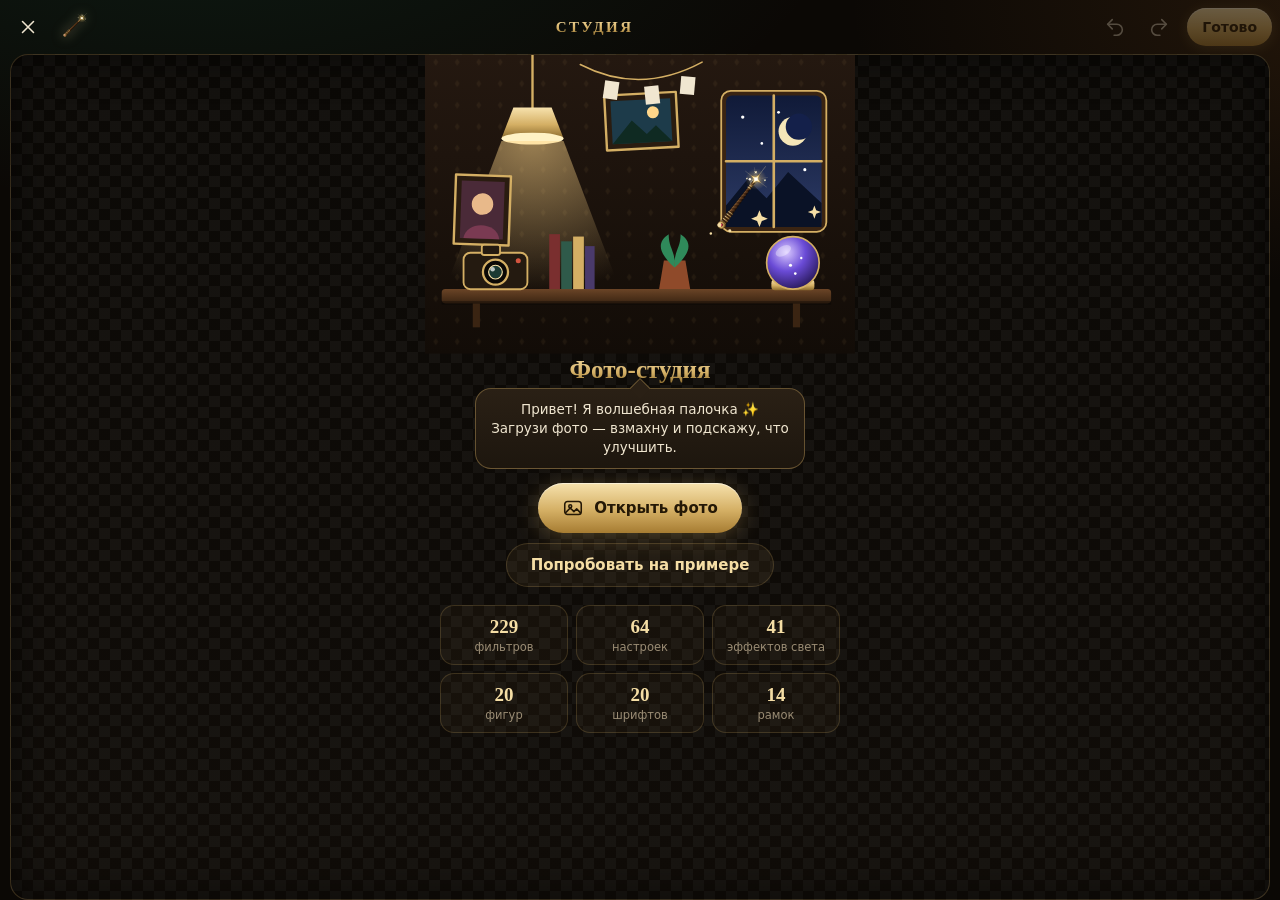
==== commit 46643865: "Add files via upload" ====
--- a/studio/index.html
+++ b/studio/index.html
@@ -7,7 +7,7 @@
 <meta name="theme-color" content="#0b0805">
 <link rel="preconnect" href="https://fonts.googleapis.com"><link rel="preconnect" href="https://fonts.gstatic.com" crossorigin>
 <link href="https://fonts.googleapis.com/css2?family=Montserrat:wght@500;700;800&family=Playfair+Display:wght@700&family=Bebas+Neue&family=Pacifico&family=Lobster&family=Oswald:wght@500;700&family=Caveat:wght@600&family=Marck+Script&family=Russo+One&family=Comfortaa:wght@600&family=Philosopher:wght@700&family=Rubik+Mono+One&family=Press+Start+2P&subset=cyrillic&display=swap" rel="stylesheet">
-<link rel="stylesheet" href="style.css">
+<link rel="stylesheet" href="style.css?v=1792925575">
 </head>
 <body class="noimg">
 
@@ -15,14 +15,7 @@
   <defs>
     <linearGradient id="gold" x1="0" y1="0" x2="0" y2="1"><stop offset="0" stop-color="#f7e2ad"/><stop offset=".55" stop-color="#d4af64"/><stop offset="1" stop-color="#8a6a2c"/></linearGradient>
     <radialGradient id="orb" cx=".38" cy=".3" r=".8"><stop offset="0" stop-color="#d9c8ff"/><stop offset=".45" stop-color="#6a4bd6"/><stop offset="1" stop-color="#1d1045"/></radialGradient>
-    <symbol id="wand" viewBox="0 0 100 100">
-      <circle cx="72" cy="28" r="22" fill="#ffe9a8" opacity=".18"/>
-      <rect x="10" y="51.5" width="68" height="9" rx="4.5" transform="rotate(-45 44 56)" fill="#3a2412" stroke="#d4af64" stroke-width="1.6"/>
-      <rect x="62" y="51.5" width="9" height="9" transform="rotate(-45 44 56) translate(1 0)" fill="url(#gold)"/>
-      <rect x="14" y="51.5" width="9" height="9" transform="rotate(-45 44 56)" fill="url(#gold)"/>
-      <polygon points="72,13 75.8,22.7 86.3,23.4 78.2,30 80.8,40.1 72,34.5 63.2,40.1 65.8,30 57.7,23.4 68.2,22.7" fill="url(#gold)" stroke="#fff3c9" stroke-width="1"/>
-      <path d="M86 10l1.6 4 4 1.6-4 1.6-1.6 4-1.6-4-4-1.6 4-1.6z" fill="#fff3c9"/><path d="M52 8l1.2 3 3 1.2-3 1.2-1.2 3-1.2-3-3-1.2 3-1.2z" fill="#fff3c9"/><path d="M92 42l1 2.6 2.6 1-2.6 1-1 2.6-1-2.6-2.6-1 2.6-1z" fill="#fff3c9"/>
-    </symbol>
+    <symbol id="wand" viewBox="0 0 160 160"></symbol>
     <symbol id="camera" viewBox="0 0 60 44">
       <rect x="2" y="10" width="56" height="32" rx="6" fill="#241a10" stroke="#d4af64" stroke-width="1.6"/><rect x="18" y="3" width="16" height="9" rx="2" fill="#241a10" stroke="#d4af64" stroke-width="1.6"/>
       <circle cx="30" cy="27" r="11" fill="#0b0805" stroke="#d4af64" stroke-width="2"/><circle cx="30" cy="27" r="6" fill="#1c3a33" stroke="#f5dea5" stroke-width="1"/><circle cx="27.5" cy="24.5" r="2" fill="#fff" opacity=".7"/><circle cx="50" cy="17" r="2.2" fill="#d4543f"/>
@@ -77,7 +70,7 @@
       <g transform="translate(284 150)"><rect x="6" y="38" width="36" height="9" rx="3" fill="url(#gold)"/><circle cx="24" cy="24" r="22" fill="url(#orb)" stroke="#d4af64" stroke-width="1.4"/>
         <ellipse cx="16" cy="14" rx="7" ry="4" fill="#fff" opacity=".35" transform="rotate(-30 16 14)"/><g fill="#fff"><circle class="sparkle" cx="22" cy="26" r="1.3"/><circle class="sparkle" cx="31" cy="20" r="1"/><circle class="sparkle" cx="26" cy="33" r="1.1"/></g></g>
       <!-- летающая волшебная палочка -->
-      <g class="wandfly"><use href="#wand" x="-22" y="-22" width="44" height="44"/>
+      <g class="wandfly"><use href="#wand" x="-30" y="-30" width="60" height="60"/>
         <g fill="#f5dea5"><circle class="sparkle" cx="-18" cy="16" r="1.6"/><circle class="sparkle" cx="-26" cy="22" r="1.1"/><circle class="sparkle" cx="-10" cy="22" r="1.3"/></g></g>
       <path class="sparkle" d="M280 130 l2 5 5 2 -5 2 -2 5 -2 -5 -5 -2 5 -2z" fill="#f5dea5"/><path class="sparkle" d="M326 126 l1.5 4 4 1.5 -4 1.5 -1.5 4 -1.5 -4 -4 -1.5 4 -1.5z" fill="#f5dea5"/>
     </svg>
@@ -150,6 +143,29 @@
     <div class="tools"><button class="tb" id="lInv">Инвертировать</button><button class="tb on" id="lView">Показать маску</button><button class="tb danger" id="lClear">Очистить маски</button></div>
   </div>
 
+  <div class="panel" id="p-smart">
+    <div class="fgrid">
+      <button class="fcard" id="sOrient"><i>🧭</i><b>Исправить поворот</b><span>Найду лица и поверну фото правильно</span></button>
+      <button class="fcard" id="sCenter"><i>🎯</i><b>Человек по центру</b><span>Кадрирую так, чтобы лицо было в центре</span></button>
+      <button class="fcard" id="sHorizon"><i>📐</i><b>Выровнять горизонт</b><span>Найду кривые линии и выпрямлю</span></button>
+      <button class="fcard" id="sHide"><i>🙈</i><b>Скрыть лица</b><span>Закрою все лица мозаикой</span></button>
+      <button class="fcard" id="sBeauty"><i>💄</i><b>Бьюти по лицам</b><span>Сгладю кожу только на лицах</span></button>
+      <button class="fcard" id="sStyle"><i>🎨</i><b>Стиль с другого фото</b><span>Перенесу цвета и настроение референса</span></button>
+      <button class="fcard" id="sErase"><i>🧽</i><b>Удалить объект</b><span>Птицу, человека, надпись — стереть с фото</span></button>
+      <button class="fcard" id="sMagic"><i>🪄</i><b>Магия</b><span>Одним взмахом улучшить свет и цвет</span></button>
+    </div>
+    <div class="note" style="margin-top:6px">Умная обрезка под соцсети (по лицам):</div>
+    <div class="row tight"><button class="pill" id="sCrop11">⬜ 1:1</button><button class="pill" id="sCrop45">▯ 4:5</button><button class="pill" id="sCrop916">📱 9:16</button><button class="pill" id="sCrop169">▬ 16:9</button></div>
+    <div class="sl" id="styleBox" style="display:none"><div class="lab"><span>Сила стиля</span><span><b id="skV">85</b><a id="skOff">убрать</a></span></div><input type="range" id="skSl" min="0" max="100" value="85"></div>
+  </div>
+
+  <div class="panel" id="p-erase">
+    <div class="tools"><button class="tb on" id="eBrush">🖌 Кисть</button><button class="tb" id="eWand">🎯 Выделить тапом</button><button class="tb" id="eRub">◌ Стереть выделение</button></div>
+    <div class="note">Закрась объект или тапни по нему — выделение станет красным. Потом нажми «Удалить».</div>
+    <div class="sl"><div class="lab"><span>Размер кисти</span><b id="esV">30</b></div><input type="range" id="eSize" min="3" max="100" value="30"></div>
+    <div class="sl"><div class="lab"><span>Допуск цвета (для тапа)</span><b id="etV">28</b></div><input type="range" id="eTol" min="5" max="90" value="28"></div>
+    <div class="tools" style="margin-top:6px"><button class="tb gold" id="eGo">🧽 Удалить</button><button class="tb" id="eToMask">→ В маску кисти</button><button class="tb danger" id="eClear">Снять выделение</button></div>
+  </div>
   <div class="panel" id="p-crop">
     <div class="row tight" id="aspRow"></div>
     <div class="tools">
@@ -219,11 +235,11 @@
 
   <div class="tabs" id="tabs">
     <button class="tab on" data-t="filters"><svg viewBox="0 0 24 24"><circle cx="9" cy="9" r="5"/><circle cx="15.5" cy="9" r="5"/><circle cx="12.2" cy="15" r="5"/></svg>Фильтры</button>
-    <button class="tab" data-t="adjust"><svg viewBox="0 0 24 24"><path d="M4 7h9M17 7h3M4 17h3M11 17h9M4 12h16"/><circle cx="15" cy="7" r="2"/><circle cx="9" cy="17" r="2"/></svg>Правка</button>
+    <button class="tab" data-t="smart"><svg viewBox="0 0 24 24"><path d="M12 2l2.2 6.3L21 10l-6.8 1.7L12 18l-2.2-6.3L3 10l6.8-1.7zM19 15l.9 2.1L22 18l-2.1.9L19 21l-.9-2.1L16 18l2.1-.9z"/></svg>Умное</button>    <button class="tab" data-t="adjust"><svg viewBox="0 0 24 24"><path d="M4 7h9M17 7h3M4 17h3M11 17h9M4 12h16"/><circle cx="15" cy="7" r="2"/><circle cx="9" cy="17" r="2"/></svg>Правка</button>
     <button class="tab" data-t="curves"><svg viewBox="0 0 24 24"><path d="M3 21C8 21 8 3 12 12s9-9 9-9"/><path d="M3 3v18h18" opacity=".5"/></svg>Кривые</button>
     <button class="tab" data-t="hsl"><svg viewBox="0 0 24 24"><circle cx="12" cy="12" r="9"/><path d="M12 3v9l6 6M12 12L6 18"/></svg>Цвета</button>
     <button class="tab" data-t="local"><svg viewBox="0 0 24 24"><path d="M4 20l1-4L16 5a2.1 2.1 0 013 3L8 19l-4 1z"/><circle cx="19" cy="19" r="2.5"/></svg>Кисть</button>
-    <button class="tab" data-t="crop"><svg viewBox="0 0 24 24"><path d="M6 2v14a2 2 0 002 2h14M2 6h14a2 2 0 012 2v14"/></svg>Кадр</button>
+    <button class="tab" data-t="erase"><svg viewBox="0 0 24 24"><path d="M3 17l9-12 7 5-9 12H6z"/><path d="M12 5l7 5M10 22h11"/></svg>Ластик</button>    <button class="tab" data-t="crop"><svg viewBox="0 0 24 24"><path d="M6 2v14a2 2 0 002 2h14M2 6h14a2 2 0 012 2v14"/></svg>Кадр</button>
     <button class="tab" data-t="fx"><svg viewBox="0 0 24 24"><path d="M12 3l1.8 5.2L19 10l-5.2 1.8L12 17l-1.8-5.2L5 10l5.2-1.8zM19 16l.8 2.2L22 19l-2.2.8L19 22l-.8-2.2L16 19l2.2-.8z"/></svg>Эффекты</button>
     <button class="tab" data-t="text"><svg viewBox="0 0 24 24"><path d="M5 6V4h14v2M12 4v16M9 20h6"/></svg>Текст</button>
     <button class="tab" data-t="shape"><svg viewBox="0 0 24 24"><rect x="3" y="3" width="10" height="10" rx="2"/><circle cx="16" cy="16" r="5"/></svg>Фигуры</button>
@@ -259,10 +275,11 @@
   <button class="btn gold" id="tourNext">Дальше</button></div>
 <svg class="flywand" id="flyWand" viewBox="0 0 100 100"><use href="#wand"/></svg>
 <div class="toast" id="toast"></div>
-<input type="file" id="file" accept="image/*" hidden><input type="file" id="file2" accept="image/*" hidden>
+<input type="file" id="file" accept="image/*" hidden><input type="file" id="file2" accept="image/*" hidden><input type="file" id="file3" accept="image/*" hidden>
 
 <script src="https://telegram.org/js/telegram-web-app.js" onerror="void 0"></script>
-<script src="data.js"></script>
-<script src="app.js"></script>
+<script src="data.js?v=1792925575"></script>
+<script src="app.js?v=1792925575"></script>
+<script src="smart.js?v=1792925575"></script>
 </body>
 </html>
--- a/studio/style.css
+++ b/studio/style.css
@@ -159,17 +159,10 @@
 /* ====== v3: волшебная палочка, пан/зум, кривые, кисть, гистограмма ====== */
 .wandb svg{filter:drop-shadow(0 0 6px rgba(245,222,165,.55));animation:wtw 3s infinite ease-in-out}
 @keyframes wtw{0%,100%{transform:rotate(-8deg) scale(1)}50%{transform:rotate(8deg) scale(1.08)}}
-.wandfly{animation:wflyscene 11s infinite ease-in-out;transform-origin:0 0}
-@keyframes wflyscene{
-  0%{transform:translate(60px,130px) rotate(-20deg)}
-  18%{transform:translate(150px,92px) rotate(12deg)}
-  36%{transform:translate(236px,58px) rotate(-14deg)}
-  52%{transform:translate(300px,110px) rotate(18deg)}
-  70%{transform:translate(200px,146px) rotate(-10deg)}
-  86%{transform:translate(110px,76px) rotate(14deg)}
-  100%{transform:translate(60px,130px) rotate(-20deg)}}
+.wandfly{animation:wbob 4.6s infinite ease-in-out;transform:translate(262px,124px) rotate(-8deg);transform-origin:0 0}
+@keyframes wbob{0%,100%{transform:translate(262px,126px) rotate(-10deg)}50%{transform:translate(262px,118px) rotate(-3deg)}}
 .flywand{position:fixed;left:0;top:0;width:54px;height:54px;stroke:none;pointer-events:none;z-index:95;opacity:0;filter:drop-shadow(0 0 10px rgba(245,222,165,.8))}
-.sp{position:fixed;pointer-events:none;z-index:94;font-size:16px;line-height:1;color:#f7e2ad;text-shadow:0 0 8px rgba(245,222,165,.9);will-change:transform,opacity}
+.sp{position:fixed;pointer-events:none;z-index:94;background-size:contain;background-repeat:no-repeat;background-position:center;will-change:transform,opacity;filter:drop-shadow(0 0 5px rgba(255,226,150,.85))}
 .magic{position:absolute;left:10px;bottom:10px;height:44px;padding:0 16px 0 8px;border-radius:22px;display:flex;align-items:center;gap:6px;font-weight:700;font-size:13px;color:#241806;
   background:linear-gradient(180deg,#f7e2ad,#d4af64 55%,#a67c32);box-shadow:0 4px 18px rgba(212,175,100,.4),inset 0 1px 0 rgba(255,255,255,.5)}
 .magic svg{width:30px;height:30px;stroke:none;animation:wtw 2.4s infinite ease-in-out}
@@ -200,4 +193,25 @@
 .hrow{display:flex;align-items:center;gap:10px;padding:10px 12px;border:1px solid var(--line);border-radius:12px;margin-bottom:6px;background:rgba(212,175,100,.04);font-size:14px}
 .hrow.cur{border-color:var(--gold);background:rgba(212,175,100,.14);color:var(--gold2)}
 .hrow i{font-style:normal;color:var(--mute);font-size:12px;min-width:26px}
-@media (max-height:700px){.histc{display:none!important}}+@media (max-height:700px){.histc{display:none!important}}
+/* ====== v4: умные карточки, ластик, мягкие анимации ====== */
+.fgrid{display:grid;grid-template-columns:1fr 1fr;gap:9px;margin-top:2px}
+.fcard{display:grid;grid-template-columns:34px 1fr;grid-template-rows:auto auto;column-gap:8px;align-items:center;text-align:left;padding:9px 10px;border-radius:14px;border:1px solid var(--line);background:linear-gradient(180deg,rgba(212,175,100,.09),rgba(212,175,100,.03));position:relative;overflow:hidden;transition:transform .15s,border-color .2s}
+.fcard i{grid-row:1/3;font-style:normal;font-size:22px;width:34px;height:34px;display:grid;place-items:center;border-radius:10px;background:rgba(212,175,100,.1)}
+.fcard b{font-size:12.5px;color:var(--gold2);line-height:1.15}
+.fcard span{font-size:10.5px;color:var(--mute);line-height:1.2}
+.fcard:active{transform:scale(.97);border-color:var(--gold)}
+.fcard.busy::after{content:"";position:absolute;inset:0;background:linear-gradient(100deg,transparent 30%,rgba(245,222,165,.25) 50%,transparent 70%);animation:shim 1s infinite}
+@keyframes shim{from{transform:translateX(-100%)}to{transform:translateX(100%)}}
+.tb.gold{color:#241806;border:0;background:linear-gradient(180deg,#f7e2ad,#d4af64 55%,#a67c32);font-weight:700}
+.panel.on{animation:pin .24s ease-out}
+@keyframes pin{from{opacity:0;transform:translateY(8px)}to{opacity:1;transform:none}}
+.modal.on .sheet{animation:sheetup .3s cubic-bezier(.2,.85,.25,1)}
+@keyframes sheetup{from{transform:translateY(40px);opacity:.4}to{transform:none;opacity:1}}
+.flt.on canvas,.fxt.on canvas{animation:popt .32s ease-out}
+@keyframes popt{0%{transform:scale(.9)}60%{transform:scale(1.06)}100%{transform:scale(1)}}
+.tab.on svg{animation:tabb .35s ease-out}
+@keyframes tabb{0%{transform:translateY(0)}40%{transform:translateY(-4px)}100%{transform:none}}
+.toast.on{animation:toastp .35s ease-out}
+@keyframes toastp{0%{transform:translate(-50%,-14px) scale(.94)}100%{transform:translate(-50%,0) scale(1)}}
+@media (prefers-reduced-motion:reduce){*{animation:none!important;transition:none!important}}
